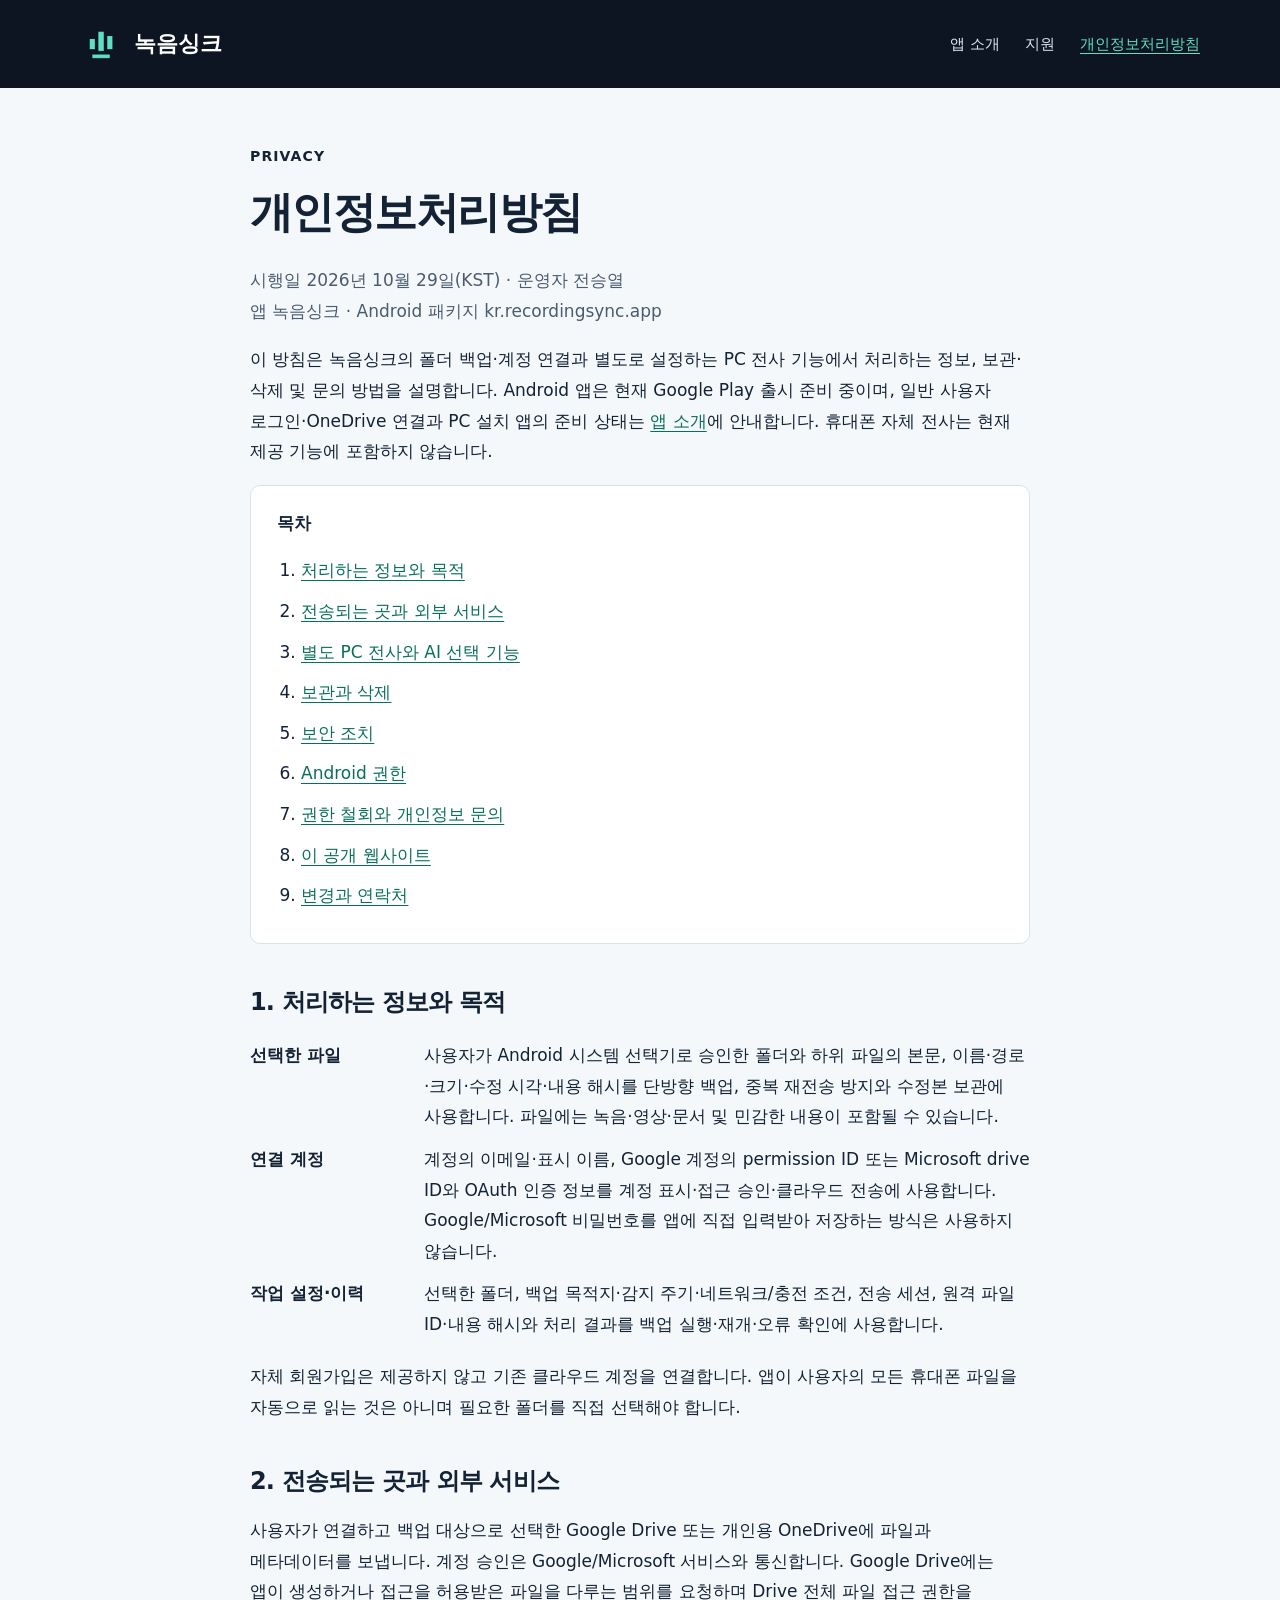
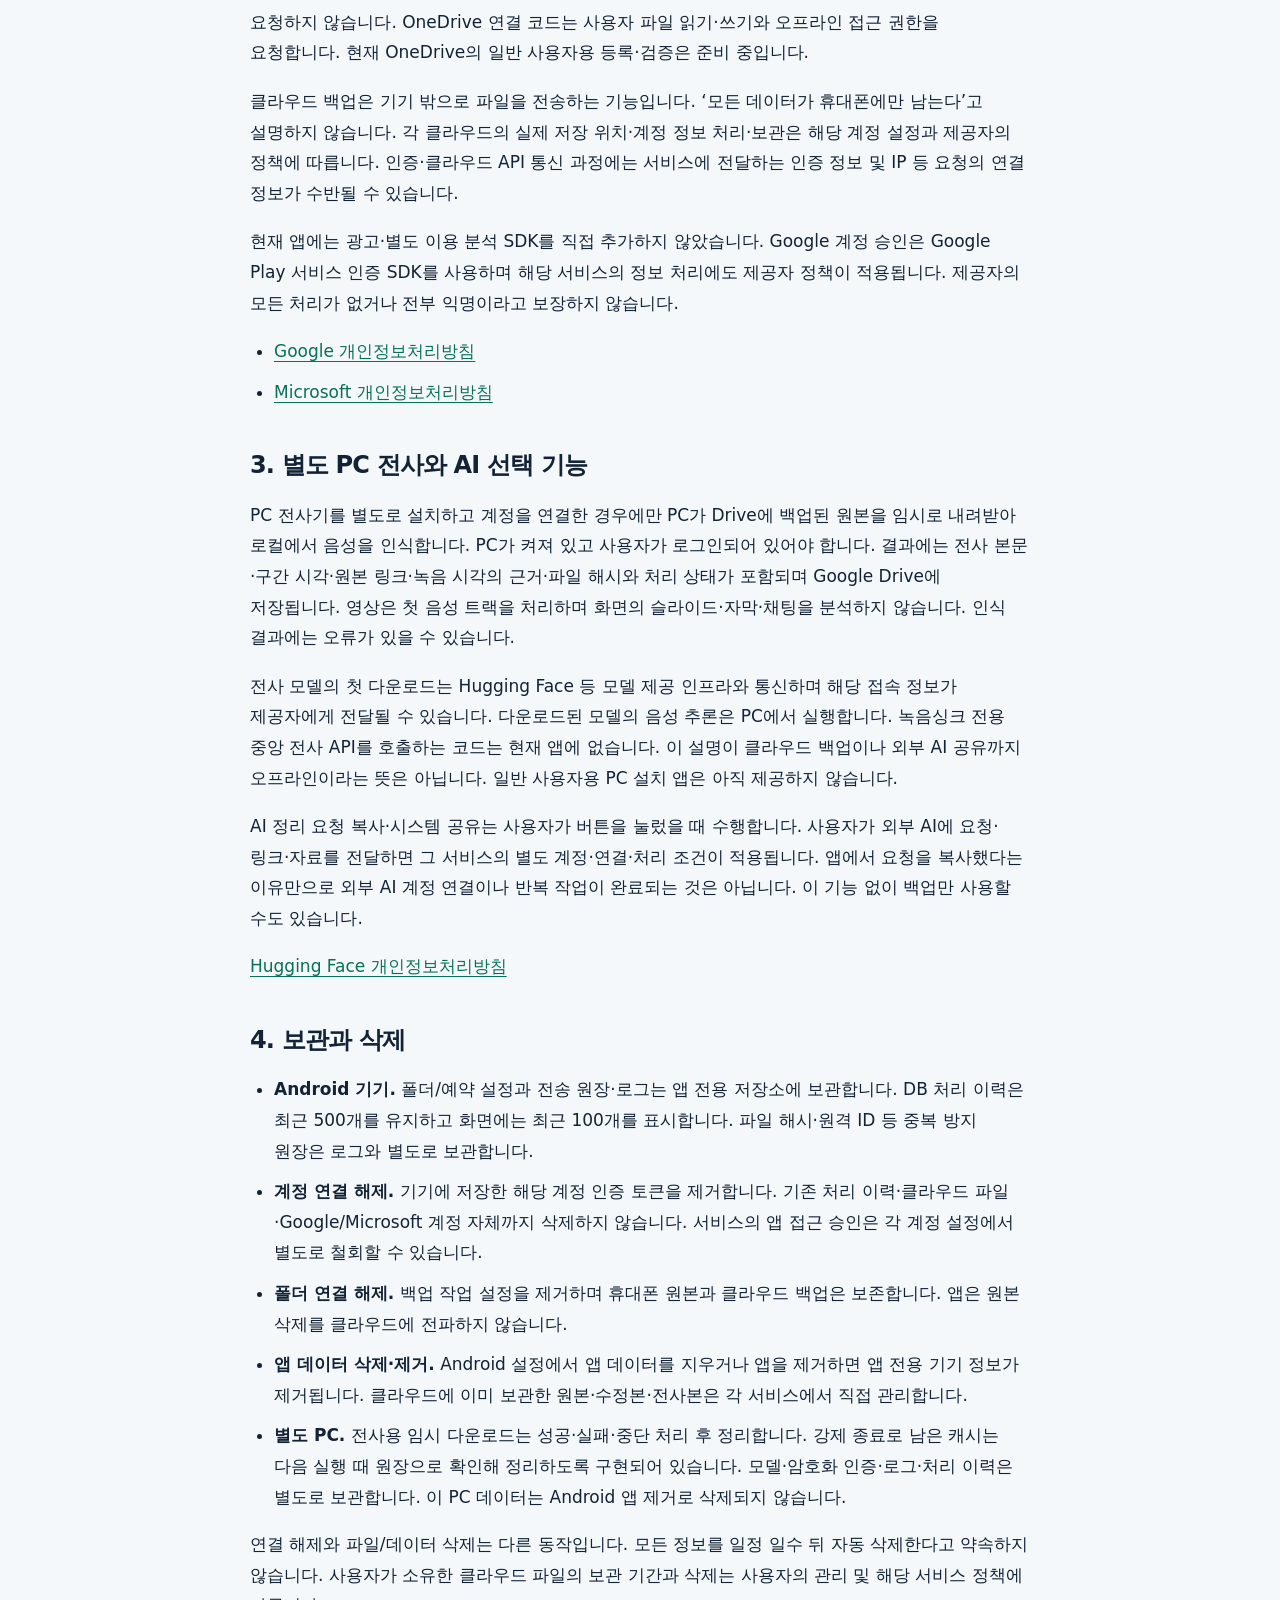
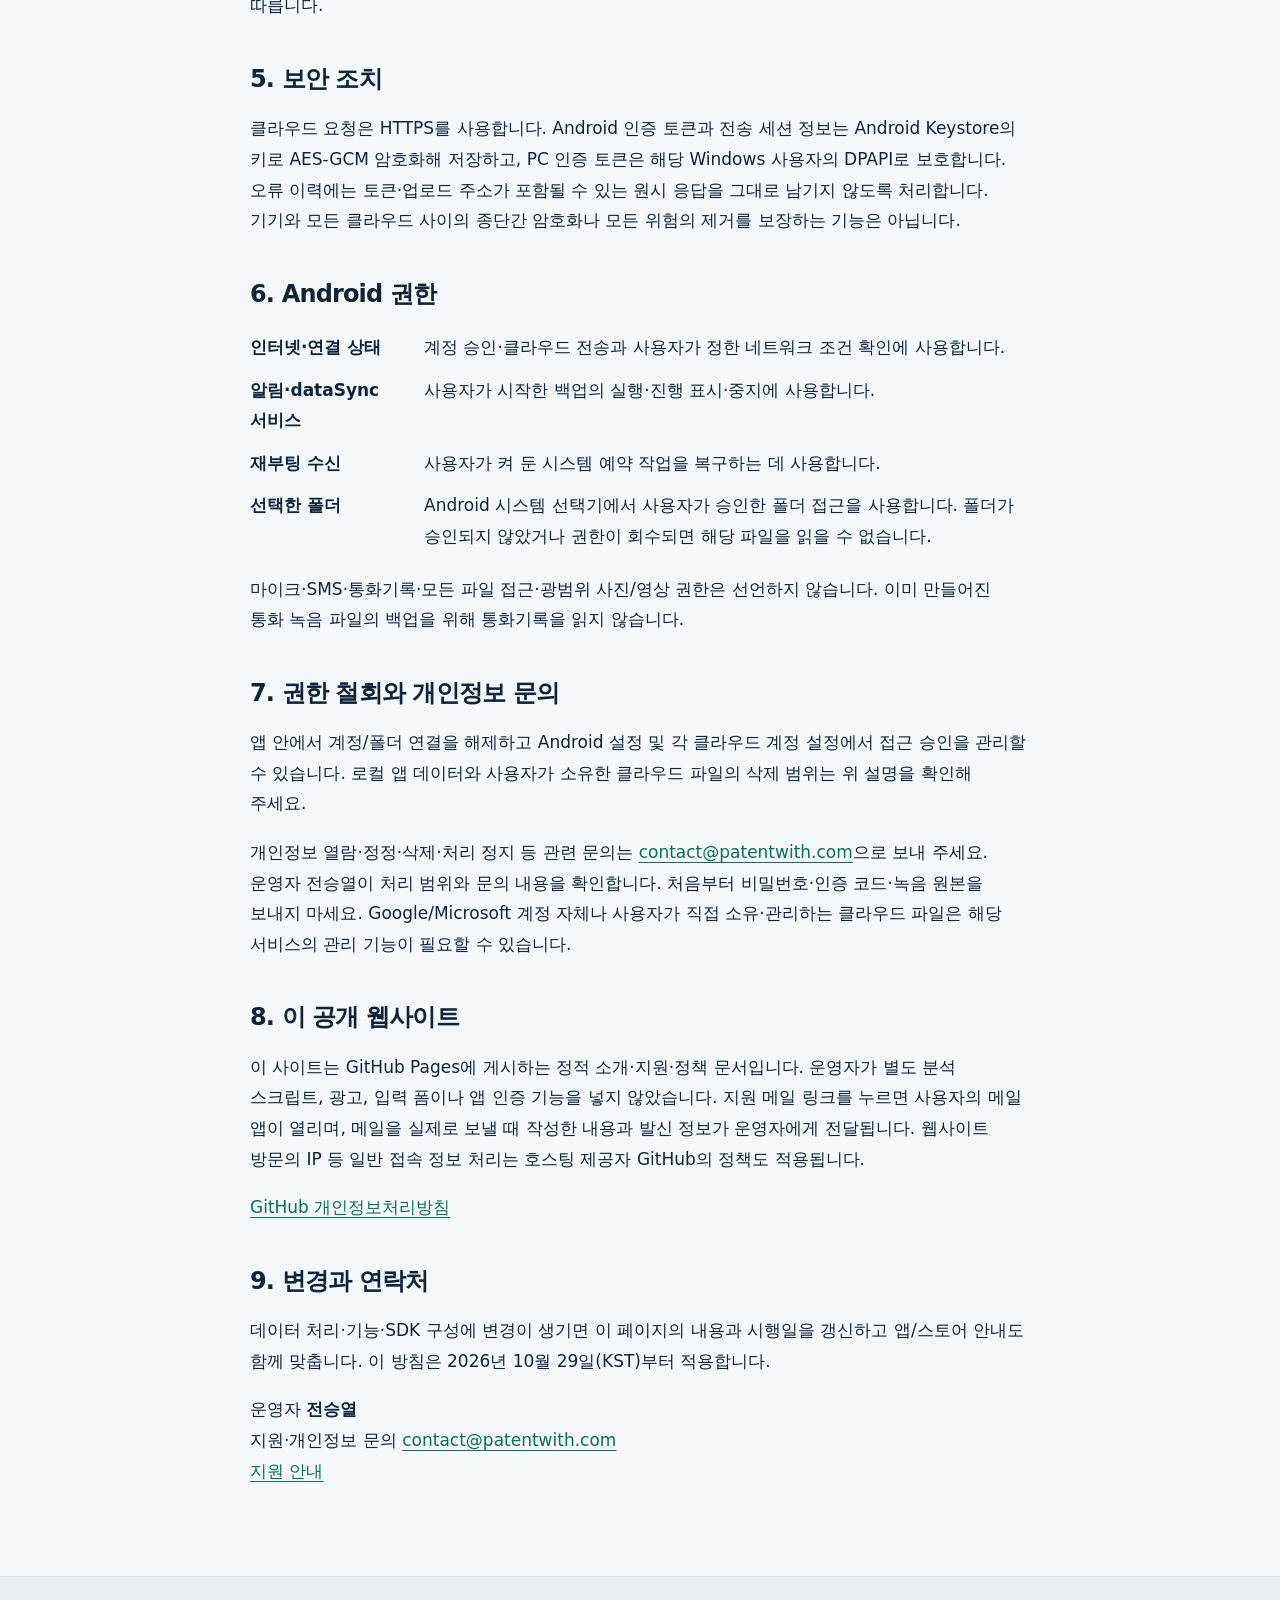
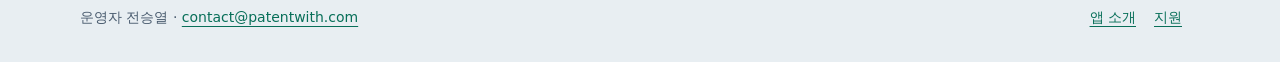
==== privacy/index.html @ 6c2ebe13 "docs: 녹음싱크 공개 소개와 개인정보처리방침" ====
<!doctype html>
<!-- 승인된 운영자 정보와 실제 앱 동작을 바탕으로 개인정보처리방침을 공개한다. -->
<html lang="ko"><head><meta charset="utf-8"><meta name="viewport" content="width=device-width,initial-scale=1"><meta name="description" content="녹음싱크의 파일 백업, 계정 연결, 선택적 PC 전사, 보관·삭제와 권한에 관한 개인정보처리방침."><title>개인정보처리방침 — 녹음싱크</title><link rel="canonical" href="https://delightflow.github.io/recording-sync/privacy/"><link rel="icon" href="../assets/icon.png"><link rel="stylesheet" href="../assets/styles.css"></head>
<body><a class="skip" href="#content">본문으로 건너뛰기</a><header><div class="wrap"><a class="brand" href="../"><img src="../assets/icon.png" alt="" width="42" height="42">녹음싱크</a><nav aria-label="주 메뉴"><a href="../">앱 소개</a><a href="../support/">지원</a><a href="./" aria-current="page">개인정보처리방침</a></nav></div></header>
<main id="content" class="wrap"><article class="reading"><div class="eyebrow">PRIVACY</div><h1>개인정보처리방침</h1><p class="meta">시행일 2026년 10월 29일(KST) · 운영자 전승열<br>앱 녹음싱크 · Android 패키지 kr.recordingsync.app</p><p>이 방침은 녹음싱크의 폴더 백업·계정 연결과 별도로 설정하는 PC 전사 기능에서 처리하는 정보, 보관·삭제 및 문의 방법을 설명합니다. Android 앱은 현재 Google Play 출시 준비 중이며, 일반 사용자 로그인·OneDrive 연결과 PC 설치 앱의 준비 상태는 <a href="../">앱 소개</a>에 안내합니다. 휴대폰 자체 전사는 현재 제공 기능에 포함하지 않습니다.</p>
<nav class="toc" aria-label="방침 목차"><strong>목차</strong><ol><li><a href="#data">처리하는 정보와 목적</a></li><li><a href="#transfers">전송되는 곳과 외부 서비스</a></li><li><a href="#pc">별도 PC 전사와 AI 선택 기능</a></li><li><a href="#retention">보관과 삭제</a></li><li><a href="#security">보안 조치</a></li><li><a href="#permissions">Android 권한</a></li><li><a href="#requests">권한 철회와 개인정보 문의</a></li><li><a href="#website">이 공개 웹사이트</a></li><li><a href="#changes">변경과 연락처</a></li></ol></nav>
<section id="data"><h2>1. 처리하는 정보와 목적</h2><dl><dt>선택한 파일</dt><dd>사용자가 Android 시스템 선택기로 승인한 폴더와 하위 파일의 본문, 이름·경로·크기·수정 시각·내용 해시를 단방향 백업, 중복 재전송 방지와 수정본 보관에 사용합니다. 파일에는 녹음·영상·문서 및 민감한 내용이 포함될 수 있습니다.</dd><dt>연결 계정</dt><dd>계정의 이메일·표시 이름, Google 계정의 permission ID 또는 Microsoft drive ID와 OAuth 인증 정보를 계정 표시·접근 승인·클라우드 전송에 사용합니다. Google/Microsoft 비밀번호를 앱에 직접 입력받아 저장하는 방식은 사용하지 않습니다.</dd><dt>작업 설정·이력</dt><dd>선택한 폴더, 백업 목적지·감지 주기·네트워크/충전 조건, 전송 세션, 원격 파일 ID·내용 해시와 처리 결과를 백업 실행·재개·오류 확인에 사용합니다.</dd></dl><p>자체 회원가입은 제공하지 않고 기존 클라우드 계정을 연결합니다. 앱이 사용자의 모든 휴대폰 파일을 자동으로 읽는 것은 아니며 필요한 폴더를 직접 선택해야 합니다.</p></section>
<section id="transfers"><h2>2. 전송되는 곳과 외부 서비스</h2><p>사용자가 연결하고 백업 대상으로 선택한 Google Drive 또는 개인용 OneDrive에 파일과 메타데이터를 보냅니다. 계정 승인은 Google/Microsoft 서비스와 통신합니다. Google Drive에는 앱이 생성하거나 접근을 허용받은 파일을 다루는 범위를 요청하며 Drive 전체 파일 접근 권한을 요청하지 않습니다. OneDrive 연결 코드는 사용자 파일 읽기·쓰기와 오프라인 접근 권한을 요청합니다. 현재 OneDrive의 일반 사용자용 등록·검증은 준비 중입니다.</p><p>클라우드 백업은 기기 밖으로 파일을 전송하는 기능입니다. ‘모든 데이터가 휴대폰에만 남는다’고 설명하지 않습니다. 각 클라우드의 실제 저장 위치·계정 정보 처리·보관은 해당 계정 설정과 제공자의 정책에 따릅니다. 인증·클라우드 API 통신 과정에는 서비스에 전달하는 인증 정보 및 IP 등 요청의 연결 정보가 수반될 수 있습니다.</p><p>현재 앱에는 광고·별도 이용 분석 SDK를 직접 추가하지 않았습니다. Google 계정 승인은 Google Play 서비스 인증 SDK를 사용하며 해당 서비스의 정보 처리에도 제공자 정책이 적용됩니다. 제공자의 모든 처리가 없거나 전부 익명이라고 보장하지 않습니다.</p><ul><li><a href="https://policies.google.com/privacy">Google 개인정보처리방침</a></li><li><a href="https://privacy.microsoft.com/privacystatement">Microsoft 개인정보처리방침</a></li></ul></section>
<section id="pc"><h2>3. 별도 PC 전사와 AI 선택 기능</h2><p>PC 전사기를 별도로 설치하고 계정을 연결한 경우에만 PC가 Drive에 백업된 원본을 임시로 내려받아 로컬에서 음성을 인식합니다. PC가 켜져 있고 사용자가 로그인되어 있어야 합니다. 결과에는 전사 본문·구간 시각·원본 링크·녹음 시각의 근거·파일 해시와 처리 상태가 포함되며 Google Drive에 저장됩니다. 영상은 첫 음성 트랙을 처리하며 화면의 슬라이드·자막·채팅을 분석하지 않습니다. 인식 결과에는 오류가 있을 수 있습니다.</p><p>전사 모델의 첫 다운로드는 Hugging Face 등 모델 제공 인프라와 통신하며 해당 접속 정보가 제공자에게 전달될 수 있습니다. 다운로드된 모델의 음성 추론은 PC에서 실행합니다. 녹음싱크 전용 중앙 전사 API를 호출하는 코드는 현재 앱에 없습니다. 이 설명이 클라우드 백업이나 외부 AI 공유까지 오프라인이라는 뜻은 아닙니다. 일반 사용자용 PC 설치 앱은 아직 제공하지 않습니다.</p><p>AI 정리 요청 복사·시스템 공유는 사용자가 버튼을 눌렀을 때 수행합니다. 사용자가 외부 AI에 요청·링크·자료를 전달하면 그 서비스의 별도 계정·연결·처리 조건이 적용됩니다. 앱에서 요청을 복사했다는 이유만으로 외부 AI 계정 연결이나 반복 작업이 완료되는 것은 아닙니다. 이 기능 없이 백업만 사용할 수도 있습니다.</p><p><a href="https://huggingface.co/privacy">Hugging Face 개인정보처리방침</a></p></section>
<section id="retention"><h2>4. 보관과 삭제</h2><ul><li><strong>Android 기기.</strong> 폴더/예약 설정과 전송 원장·로그는 앱 전용 저장소에 보관합니다. DB 처리 이력은 최근 500개를 유지하고 화면에는 최근 100개를 표시합니다. 파일 해시·원격 ID 등 중복 방지 원장은 로그와 별도로 보관합니다.</li><li><strong>계정 연결 해제.</strong> 기기에 저장한 해당 계정 인증 토큰을 제거합니다. 기존 처리 이력·클라우드 파일·Google/Microsoft 계정 자체까지 삭제하지 않습니다. 서비스의 앱 접근 승인은 각 계정 설정에서 별도로 철회할 수 있습니다.</li><li><strong>폴더 연결 해제.</strong> 백업 작업 설정을 제거하며 휴대폰 원본과 클라우드 백업은 보존합니다. 앱은 원본 삭제를 클라우드에 전파하지 않습니다.</li><li><strong>앱 데이터 삭제·제거.</strong> Android 설정에서 앱 데이터를 지우거나 앱을 제거하면 앱 전용 기기 정보가 제거됩니다. 클라우드에 이미 보관한 원본·수정본·전사본은 각 서비스에서 직접 관리합니다.</li><li><strong>별도 PC.</strong> 전사용 임시 다운로드는 성공·실패·중단 처리 후 정리합니다. 강제 종료로 남은 캐시는 다음 실행 때 원장으로 확인해 정리하도록 구현되어 있습니다. 모델·암호화 인증·로그·처리 이력은 별도로 보관합니다. 이 PC 데이터는 Android 앱 제거로 삭제되지 않습니다.</li></ul><p>연결 해제와 파일/데이터 삭제는 다른 동작입니다. 모든 정보를 일정 일수 뒤 자동 삭제한다고 약속하지 않습니다. 사용자가 소유한 클라우드 파일의 보관 기간과 삭제는 사용자의 관리 및 해당 서비스 정책에 따릅니다.</p></section>
<section id="security"><h2>5. 보안 조치</h2><p>클라우드 요청은 HTTPS를 사용합니다. Android 인증 토큰과 전송 세션 정보는 Android Keystore의 키로 AES-GCM 암호화해 저장하고, PC 인증 토큰은 해당 Windows 사용자의 DPAPI로 보호합니다. 오류 이력에는 토큰·업로드 주소가 포함될 수 있는 원시 응답을 그대로 남기지 않도록 처리합니다. 기기와 모든 클라우드 사이의 종단간 암호화나 모든 위험의 제거를 보장하는 기능은 아닙니다.</p></section>
<section id="permissions"><h2>6. Android 권한</h2><dl><dt>인터넷·연결 상태</dt><dd>계정 승인·클라우드 전송과 사용자가 정한 네트워크 조건 확인에 사용합니다.</dd><dt>알림·dataSync 서비스</dt><dd>사용자가 시작한 백업의 실행·진행 표시·중지에 사용합니다.</dd><dt>재부팅 수신</dt><dd>사용자가 켜 둔 시스템 예약 작업을 복구하는 데 사용합니다.</dd><dt>선택한 폴더</dt><dd>Android 시스템 선택기에서 사용자가 승인한 폴더 접근을 사용합니다. 폴더가 승인되지 않았거나 권한이 회수되면 해당 파일을 읽을 수 없습니다.</dd></dl><p>마이크·SMS·통화기록·모든 파일 접근·광범위 사진/영상 권한은 선언하지 않습니다. 이미 만들어진 통화 녹음 파일의 백업을 위해 통화기록을 읽지 않습니다.</p></section>
<section id="requests"><h2>7. 권한 철회와 개인정보 문의</h2><p>앱 안에서 계정/폴더 연결을 해제하고 Android 설정 및 각 클라우드 계정 설정에서 접근 승인을 관리할 수 있습니다. 로컬 앱 데이터와 사용자가 소유한 클라우드 파일의 삭제 범위는 위 설명을 확인해 주세요.</p><p>개인정보 열람·정정·삭제·처리 정지 등 관련 문의는 <a href="mailto:contact@patentwith.com">contact@patentwith.com</a>으로 보내 주세요. 운영자 전승열이 처리 범위와 문의 내용을 확인합니다. 처음부터 비밀번호·인증 코드·녹음 원본을 보내지 마세요. Google/Microsoft 계정 자체나 사용자가 직접 소유·관리하는 클라우드 파일은 해당 서비스의 관리 기능이 필요할 수 있습니다.</p></section>
<section id="website"><h2>8. 이 공개 웹사이트</h2><p>이 사이트는 GitHub Pages에 게시하는 정적 소개·지원·정책 문서입니다. 운영자가 별도 분석 스크립트, 광고, 입력 폼이나 앱 인증 기능을 넣지 않았습니다. 지원 메일 링크를 누르면 사용자의 메일 앱이 열리며, 메일을 실제로 보낼 때 작성한 내용과 발신 정보가 운영자에게 전달됩니다. 웹사이트 방문의 IP 등 일반 접속 정보 처리는 호스팅 제공자 GitHub의 정책도 적용됩니다.</p><p><a href="https://docs.github.com/en/site-policy/privacy-policies/github-general-privacy-statement">GitHub 개인정보처리방침</a></p></section>
<section id="changes"><h2>9. 변경과 연락처</h2><p>데이터 처리·기능·SDK 구성에 변경이 생기면 이 페이지의 내용과 시행일을 갱신하고 앱/스토어 안내도 함께 맞춥니다. 이 방침은 2026년 10월 29일(KST)부터 적용합니다.</p><p>운영자 <strong>전승열</strong><br>지원·개인정보 문의 <a href="mailto:contact@patentwith.com">contact@patentwith.com</a><br><a href="../support/">지원 안내</a></p></section></article></main>
<footer><div class="wrap"><p>운영자 전승열 · <a href="mailto:contact@patentwith.com">contact@patentwith.com</a></p><div><a href="../">앱 소개</a><a href="../support/">지원</a></div></div></footer></body></html>
---- assets/styles.css ----
/* 녹음싱크 공개 안내를 작은 화면에서도 읽기 쉽게 표시한다. */
:root{color-scheme:light;--ink:#132235;--muted:#4a5c6f;--line:#d8e3e9;--paper:#f5f8fa;--mint:#5fe0c2;--navy:#0d1522;--link:#086f59}
*{box-sizing:border-box}html{scroll-behavior:smooth;scroll-padding-top:24px}body{margin:0;background:var(--paper);color:var(--ink);font:17px/1.8 system-ui,-apple-system,"Segoe UI","Malgun Gothic",sans-serif;word-break:keep-all;overflow-wrap:anywhere}a{color:var(--link);text-underline-offset:4px}a:hover{text-decoration-thickness:2px}a:focus-visible,summary:focus-visible{outline:3px solid #157cdb;outline-offset:5px}.skip{position:absolute;left:16px;top:-80px;padding:10px;background:white;z-index:2}.skip:focus{top:12px}.wrap{width:min(1120px,calc(100% - 48px));margin:auto}header{background:var(--navy);color:white}header .wrap{display:flex;align-items:center;justify-content:space-between;gap:24px;min-height:88px}.brand{display:flex;gap:12px;align-items:center;color:white;text-decoration:none;font-weight:750;font-size:22px;white-space:nowrap}.brand img{width:42px;height:42px}header nav{display:flex;gap:25px;flex-wrap:wrap}header nav a{color:#dce7ee;font-size:15px;text-decoration:none}header nav a[aria-current=page]{color:var(--mint);text-decoration:underline}main{padding:56px 0 72px}.hero{background:var(--navy);color:white;padding:52px 0 64px}.hero .eyebrow{color:var(--mint)}h1,h2,h3{line-height:1.35;letter-spacing:-.035em}h1{font-size:clamp(32px,5vw,57px);margin:14px 0 24px;max-width:760px}h2{font-size:28px;margin:42px 0 18px}h3{font-size:21px;margin:0 0 12px}p{margin:0 0 18px}.hero p{max-width:680px;color:#c7d6e1;font-size:19px}.eyebrow{font-size:14px;font-weight:750;letter-spacing:.08em}.status{display:inline-block;border:1px solid #50606e;border-radius:7px;padding:4px 12px;font-size:14px;margin-top:6px}.actions{display:flex;gap:12px;flex-wrap:wrap;margin-top:28px}.button{display:inline-flex;padding:11px 20px;border-radius:8px;background:var(--mint);color:var(--navy);font-weight:750;text-decoration:none}.button.secondary{background:transparent;color:white;border:1px solid #647583}.grid{display:grid;grid-template-columns:repeat(3,minmax(0,1fr));gap:20px}.card{background:white;padding:26px;border:1px solid var(--line);border-radius:12px}.card p:last-child{margin-bottom:0}.muted,.meta{color:var(--muted)}.notice{padding:22px 26px;background:#e8f5f0;border-left:4px solid #15896d;border-radius:0 8px 8px 0}.reading{max-width:780px;margin:auto}.reading h1{font-size:clamp(30px,5vw,43px)}.reading section{margin-top:34px}.reading h2{font-size:24px}.reading ul,.reading ol{padding-left:24px}.reading li{margin:10px 0}.toc{padding:22px 26px;background:white;border:1px solid var(--line);border-radius:10px}.toc ol{margin-bottom:0}dl{display:grid;grid-template-columns:150px minmax(0,1fr);gap:12px 24px;margin:22px 0}dt{font-weight:750}dd{margin:0}details{border-bottom:1px solid var(--line);padding:20px 0}summary{cursor:pointer;font-weight:700;font-size:18px}details p{margin:16px 0 0}.contact{font-size:clamp(20px,4vw,29px);font-weight:700}footer{background:#e8eef2;border-top:1px solid var(--line);padding:28px 0 32px;font-size:14px;color:var(--muted)}footer .wrap{display:flex;justify-content:space-between;gap:18px;flex-wrap:wrap}footer p{margin:0}footer a{margin-right:18px}.spaced{margin-top:28px}.small{font-size:14px}
@media(max-width:720px){.wrap{width:calc(100% - 36px)}header .wrap{align-items:flex-start;flex-direction:column;gap:12px;padding:20px 0}header nav{gap:22px}.hero{padding:34px 0 46px}.hero p{font-size:17px}.grid{grid-template-columns:1fr}main{padding:32px 0 48px}.card{padding:22px}h2{font-size:25px}dl{grid-template-columns:1fr;gap:4px}dd{margin-bottom:14px}.notice,.toc{padding:18px 20px}.reading ul,.reading ol{padding-left:21px}}
@media(prefers-reduced-motion:reduce){html{scroll-behavior:auto}}
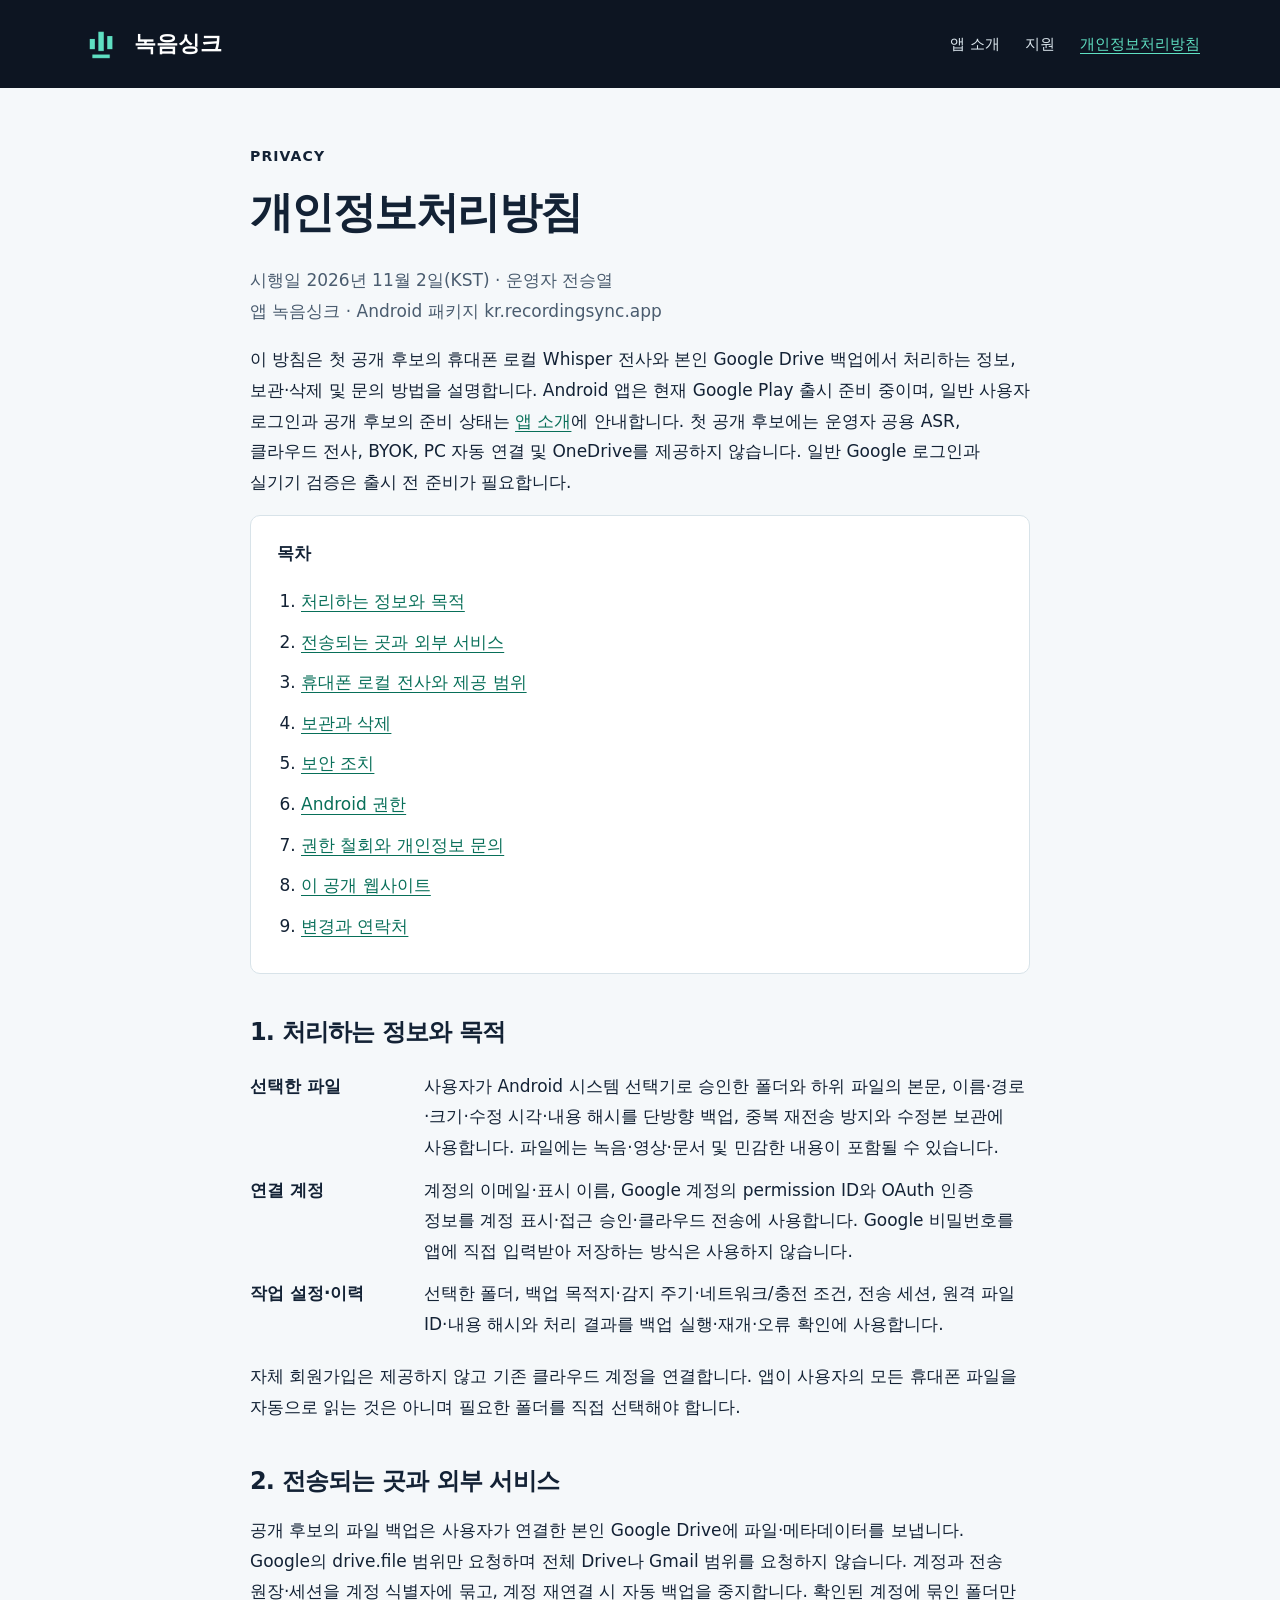
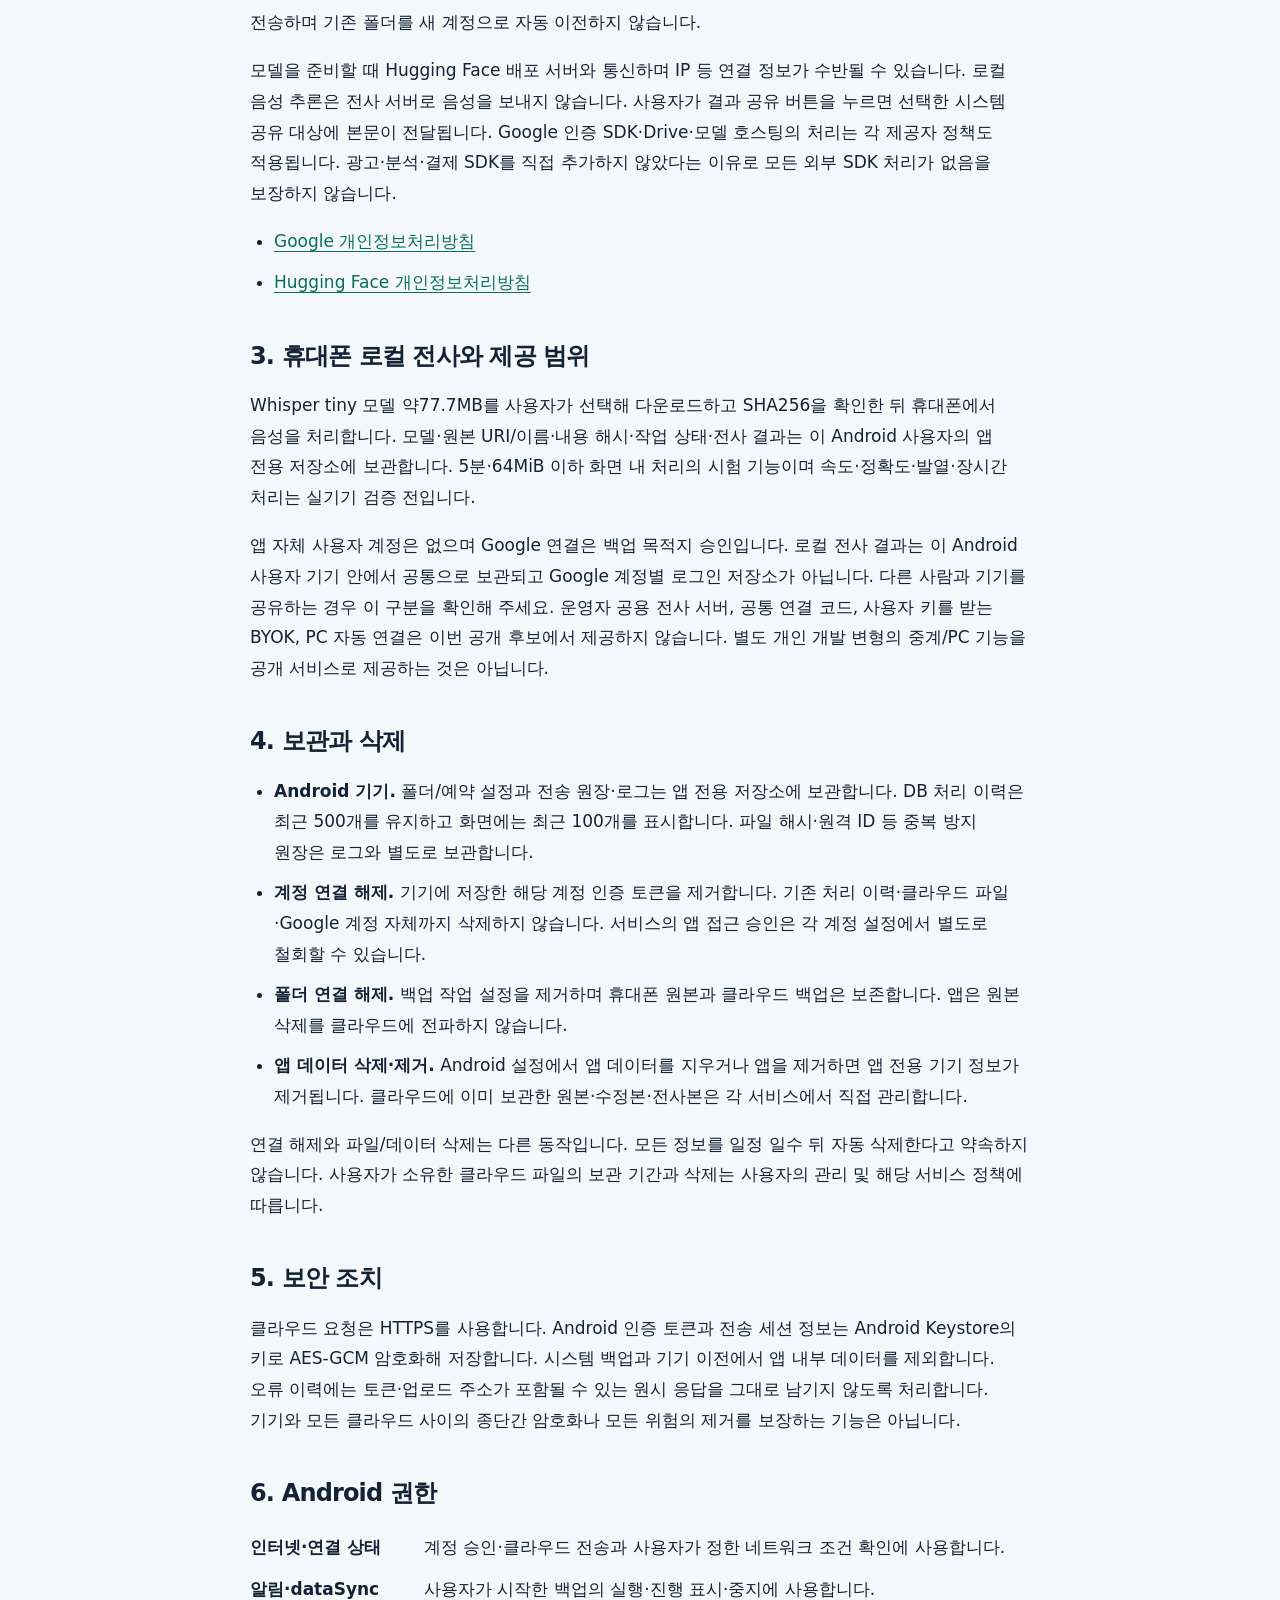
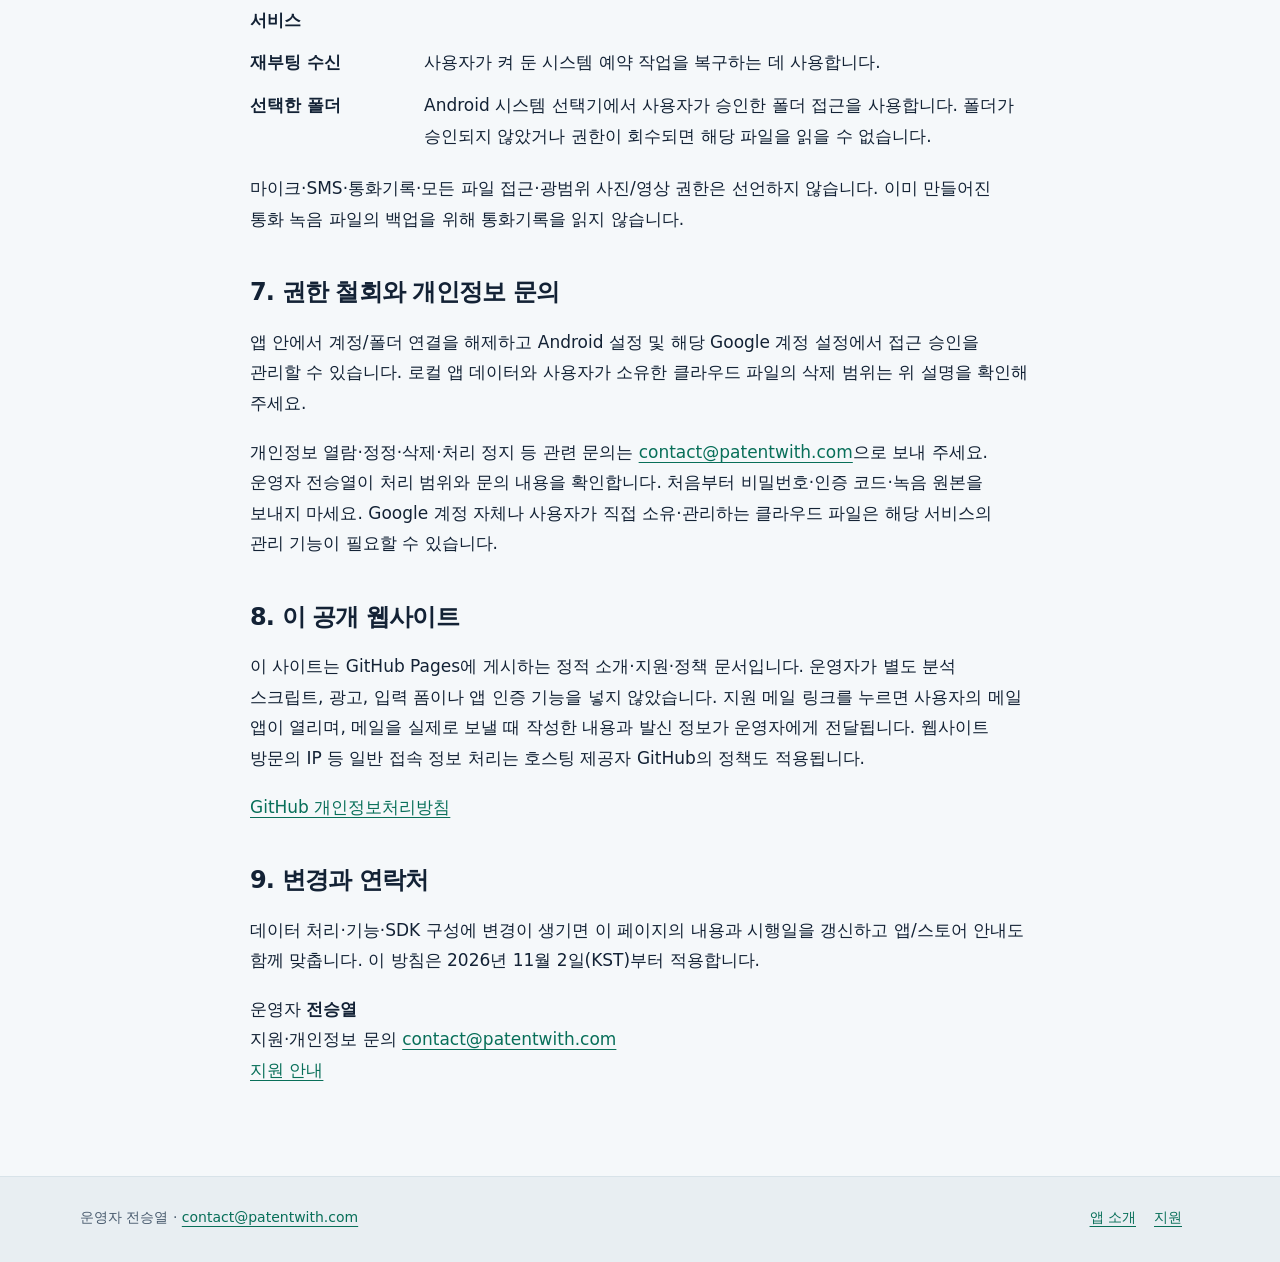
==== commit 0812d67d: "Describe public local Whisper and own-Drive release candidate" ====
--- a/privacy/index.html
+++ b/privacy/index.html
@@ -1,16 +1,16 @@
 <!doctype html>
 <!-- 승인된 운영자 정보와 실제 앱 동작을 바탕으로 개인정보처리방침을 공개한다. -->
-<html lang="ko"><head><meta charset="utf-8"><meta name="viewport" content="width=device-width,initial-scale=1"><meta name="description" content="녹음싱크의 파일 백업, 계정 연결, 선택적 PC 전사, 보관·삭제와 권한에 관한 개인정보처리방침."><title>개인정보처리방침 — 녹음싱크</title><link rel="canonical" href="https://delightflow.github.io/recording-sync/privacy/"><link rel="icon" href="../assets/icon.png"><link rel="stylesheet" href="../assets/styles.css"></head>
+<html lang="ko"><head><meta charset="utf-8"><meta name="viewport" content="width=device-width,initial-scale=1"><meta name="description" content="녹음싱크의 파일 백업, Google 계정 연결, 휴대폰 로컬 전사, 보관·삭제와 권한에 관한 개인정보처리방침."><title>개인정보처리방침 — 녹음싱크</title><link rel="canonical" href="https://delightflow.github.io/recording-sync/privacy/"><link rel="icon" href="../assets/icon.png"><link rel="stylesheet" href="../assets/styles.css"></head>
 <body><a class="skip" href="#content">본문으로 건너뛰기</a><header><div class="wrap"><a class="brand" href="../"><img src="../assets/icon.png" alt="" width="42" height="42">녹음싱크</a><nav aria-label="주 메뉴"><a href="../">앱 소개</a><a href="../support/">지원</a><a href="./" aria-current="page">개인정보처리방침</a></nav></div></header>
-<main id="content" class="wrap"><article class="reading"><div class="eyebrow">PRIVACY</div><h1>개인정보처리방침</h1><p class="meta">시행일 2026년 10월 29일(KST) · 운영자 전승열<br>앱 녹음싱크 · Android 패키지 kr.recordingsync.app</p><p>이 방침은 녹음싱크의 폴더 백업·계정 연결과 별도로 설정하는 PC 전사 기능에서 처리하는 정보, 보관·삭제 및 문의 방법을 설명합니다. Android 앱은 현재 Google Play 출시 준비 중이며, 일반 사용자 로그인·OneDrive 연결과 PC 설치 앱의 준비 상태는 <a href="../">앱 소개</a>에 안내합니다. 휴대폰 자체 전사는 현재 제공 기능에 포함하지 않습니다.</p>
-<nav class="toc" aria-label="방침 목차"><strong>목차</strong><ol><li><a href="#data">처리하는 정보와 목적</a></li><li><a href="#transfers">전송되는 곳과 외부 서비스</a></li><li><a href="#pc">별도 PC 전사와 AI 선택 기능</a></li><li><a href="#retention">보관과 삭제</a></li><li><a href="#security">보안 조치</a></li><li><a href="#permissions">Android 권한</a></li><li><a href="#requests">권한 철회와 개인정보 문의</a></li><li><a href="#website">이 공개 웹사이트</a></li><li><a href="#changes">변경과 연락처</a></li></ol></nav>
-<section id="data"><h2>1. 처리하는 정보와 목적</h2><dl><dt>선택한 파일</dt><dd>사용자가 Android 시스템 선택기로 승인한 폴더와 하위 파일의 본문, 이름·경로·크기·수정 시각·내용 해시를 단방향 백업, 중복 재전송 방지와 수정본 보관에 사용합니다. 파일에는 녹음·영상·문서 및 민감한 내용이 포함될 수 있습니다.</dd><dt>연결 계정</dt><dd>계정의 이메일·표시 이름, Google 계정의 permission ID 또는 Microsoft drive ID와 OAuth 인증 정보를 계정 표시·접근 승인·클라우드 전송에 사용합니다. Google/Microsoft 비밀번호를 앱에 직접 입력받아 저장하는 방식은 사용하지 않습니다.</dd><dt>작업 설정·이력</dt><dd>선택한 폴더, 백업 목적지·감지 주기·네트워크/충전 조건, 전송 세션, 원격 파일 ID·내용 해시와 처리 결과를 백업 실행·재개·오류 확인에 사용합니다.</dd></dl><p>자체 회원가입은 제공하지 않고 기존 클라우드 계정을 연결합니다. 앱이 사용자의 모든 휴대폰 파일을 자동으로 읽는 것은 아니며 필요한 폴더를 직접 선택해야 합니다.</p></section>
-<section id="transfers"><h2>2. 전송되는 곳과 외부 서비스</h2><p>사용자가 연결하고 백업 대상으로 선택한 Google Drive 또는 개인용 OneDrive에 파일과 메타데이터를 보냅니다. 계정 승인은 Google/Microsoft 서비스와 통신합니다. Google Drive에는 앱이 생성하거나 접근을 허용받은 파일을 다루는 범위를 요청하며 Drive 전체 파일 접근 권한을 요청하지 않습니다. OneDrive 연결 코드는 사용자 파일 읽기·쓰기와 오프라인 접근 권한을 요청합니다. 현재 OneDrive의 일반 사용자용 등록·검증은 준비 중입니다.</p><p>클라우드 백업은 기기 밖으로 파일을 전송하는 기능입니다. ‘모든 데이터가 휴대폰에만 남는다’고 설명하지 않습니다. 각 클라우드의 실제 저장 위치·계정 정보 처리·보관은 해당 계정 설정과 제공자의 정책에 따릅니다. 인증·클라우드 API 통신 과정에는 서비스에 전달하는 인증 정보 및 IP 등 요청의 연결 정보가 수반될 수 있습니다.</p><p>현재 앱에는 광고·별도 이용 분석 SDK를 직접 추가하지 않았습니다. Google 계정 승인은 Google Play 서비스 인증 SDK를 사용하며 해당 서비스의 정보 처리에도 제공자 정책이 적용됩니다. 제공자의 모든 처리가 없거나 전부 익명이라고 보장하지 않습니다.</p><ul><li><a href="https://policies.google.com/privacy">Google 개인정보처리방침</a></li><li><a href="https://privacy.microsoft.com/privacystatement">Microsoft 개인정보처리방침</a></li></ul></section>
-<section id="pc"><h2>3. 별도 PC 전사와 AI 선택 기능</h2><p>PC 전사기를 별도로 설치하고 계정을 연결한 경우에만 PC가 Drive에 백업된 원본을 임시로 내려받아 로컬에서 음성을 인식합니다. PC가 켜져 있고 사용자가 로그인되어 있어야 합니다. 결과에는 전사 본문·구간 시각·원본 링크·녹음 시각의 근거·파일 해시와 처리 상태가 포함되며 Google Drive에 저장됩니다. 영상은 첫 음성 트랙을 처리하며 화면의 슬라이드·자막·채팅을 분석하지 않습니다. 인식 결과에는 오류가 있을 수 있습니다.</p><p>전사 모델의 첫 다운로드는 Hugging Face 등 모델 제공 인프라와 통신하며 해당 접속 정보가 제공자에게 전달될 수 있습니다. 다운로드된 모델의 음성 추론은 PC에서 실행합니다. 녹음싱크 전용 중앙 전사 API를 호출하는 코드는 현재 앱에 없습니다. 이 설명이 클라우드 백업이나 외부 AI 공유까지 오프라인이라는 뜻은 아닙니다. 일반 사용자용 PC 설치 앱은 아직 제공하지 않습니다.</p><p>AI 정리 요청 복사·시스템 공유는 사용자가 버튼을 눌렀을 때 수행합니다. 사용자가 외부 AI에 요청·링크·자료를 전달하면 그 서비스의 별도 계정·연결·처리 조건이 적용됩니다. 앱에서 요청을 복사했다는 이유만으로 외부 AI 계정 연결이나 반복 작업이 완료되는 것은 아닙니다. 이 기능 없이 백업만 사용할 수도 있습니다.</p><p><a href="https://huggingface.co/privacy">Hugging Face 개인정보처리방침</a></p></section>
-<section id="retention"><h2>4. 보관과 삭제</h2><ul><li><strong>Android 기기.</strong> 폴더/예약 설정과 전송 원장·로그는 앱 전용 저장소에 보관합니다. DB 처리 이력은 최근 500개를 유지하고 화면에는 최근 100개를 표시합니다. 파일 해시·원격 ID 등 중복 방지 원장은 로그와 별도로 보관합니다.</li><li><strong>계정 연결 해제.</strong> 기기에 저장한 해당 계정 인증 토큰을 제거합니다. 기존 처리 이력·클라우드 파일·Google/Microsoft 계정 자체까지 삭제하지 않습니다. 서비스의 앱 접근 승인은 각 계정 설정에서 별도로 철회할 수 있습니다.</li><li><strong>폴더 연결 해제.</strong> 백업 작업 설정을 제거하며 휴대폰 원본과 클라우드 백업은 보존합니다. 앱은 원본 삭제를 클라우드에 전파하지 않습니다.</li><li><strong>앱 데이터 삭제·제거.</strong> Android 설정에서 앱 데이터를 지우거나 앱을 제거하면 앱 전용 기기 정보가 제거됩니다. 클라우드에 이미 보관한 원본·수정본·전사본은 각 서비스에서 직접 관리합니다.</li><li><strong>별도 PC.</strong> 전사용 임시 다운로드는 성공·실패·중단 처리 후 정리합니다. 강제 종료로 남은 캐시는 다음 실행 때 원장으로 확인해 정리하도록 구현되어 있습니다. 모델·암호화 인증·로그·처리 이력은 별도로 보관합니다. 이 PC 데이터는 Android 앱 제거로 삭제되지 않습니다.</li></ul><p>연결 해제와 파일/데이터 삭제는 다른 동작입니다. 모든 정보를 일정 일수 뒤 자동 삭제한다고 약속하지 않습니다. 사용자가 소유한 클라우드 파일의 보관 기간과 삭제는 사용자의 관리 및 해당 서비스 정책에 따릅니다.</p></section>
-<section id="security"><h2>5. 보안 조치</h2><p>클라우드 요청은 HTTPS를 사용합니다. Android 인증 토큰과 전송 세션 정보는 Android Keystore의 키로 AES-GCM 암호화해 저장하고, PC 인증 토큰은 해당 Windows 사용자의 DPAPI로 보호합니다. 오류 이력에는 토큰·업로드 주소가 포함될 수 있는 원시 응답을 그대로 남기지 않도록 처리합니다. 기기와 모든 클라우드 사이의 종단간 암호화나 모든 위험의 제거를 보장하는 기능은 아닙니다.</p></section>
+<main id="content" class="wrap"><article class="reading"><div class="eyebrow">PRIVACY</div><h1>개인정보처리방침</h1><p class="meta">시행일 2026년 11월 2일(KST) · 운영자 전승열<br>앱 녹음싱크 · Android 패키지 kr.recordingsync.app</p><p>이 방침은 첫 공개 후보의 휴대폰 로컬 Whisper 전사와 본인 Google Drive 백업에서 처리하는 정보, 보관·삭제 및 문의 방법을 설명합니다. Android 앱은 현재 Google Play 출시 준비 중이며, 일반 사용자 로그인과 공개 후보의 준비 상태는 <a href="../">앱 소개</a>에 안내합니다. 첫 공개 후보에는 운영자 공용 ASR, 클라우드 전사, BYOK, PC 자동 연결 및 OneDrive를 제공하지 않습니다. 일반 Google 로그인과 실기기 검증은 출시 전 준비가 필요합니다.</p>
+<nav class="toc" aria-label="방침 목차"><strong>목차</strong><ol><li><a href="#data">처리하는 정보와 목적</a></li><li><a href="#transfers">전송되는 곳과 외부 서비스</a></li><li><a href="#pc">휴대폰 로컬 전사와 제공 범위</a></li><li><a href="#retention">보관과 삭제</a></li><li><a href="#security">보안 조치</a></li><li><a href="#permissions">Android 권한</a></li><li><a href="#requests">권한 철회와 개인정보 문의</a></li><li><a href="#website">이 공개 웹사이트</a></li><li><a href="#changes">변경과 연락처</a></li></ol></nav>
+<section id="data"><h2>1. 처리하는 정보와 목적</h2><dl><dt>선택한 파일</dt><dd>사용자가 Android 시스템 선택기로 승인한 폴더와 하위 파일의 본문, 이름·경로·크기·수정 시각·내용 해시를 단방향 백업, 중복 재전송 방지와 수정본 보관에 사용합니다. 파일에는 녹음·영상·문서 및 민감한 내용이 포함될 수 있습니다.</dd><dt>연결 계정</dt><dd>계정의 이메일·표시 이름, Google 계정의 permission ID와 OAuth 인증 정보를 계정 표시·접근 승인·클라우드 전송에 사용합니다. Google 비밀번호를 앱에 직접 입력받아 저장하는 방식은 사용하지 않습니다.</dd><dt>작업 설정·이력</dt><dd>선택한 폴더, 백업 목적지·감지 주기·네트워크/충전 조건, 전송 세션, 원격 파일 ID·내용 해시와 처리 결과를 백업 실행·재개·오류 확인에 사용합니다.</dd></dl><p>자체 회원가입은 제공하지 않고 기존 클라우드 계정을 연결합니다. 앱이 사용자의 모든 휴대폰 파일을 자동으로 읽는 것은 아니며 필요한 폴더를 직접 선택해야 합니다.</p></section>
+<section id="transfers"><h2>2. 전송되는 곳과 외부 서비스</h2><p>공개 후보의 파일 백업은 사용자가 연결한 본인 Google Drive에 파일·메타데이터를 보냅니다. Google의 drive.file 범위만 요청하며 전체 Drive나 Gmail 범위를 요청하지 않습니다. 계정과 전송 원장·세션을 계정 식별자에 묶고, 계정 재연결 시 자동 백업을 중지합니다. 확인된 계정에 묶인 폴더만 전송하며 기존 폴더를 새 계정으로 자동 이전하지 않습니다.</p><p>모델을 준비할 때 Hugging Face 배포 서버와 통신하며 IP 등 연결 정보가 수반될 수 있습니다. 로컬 음성 추론은 전사 서버로 음성을 보내지 않습니다. 사용자가 결과 공유 버튼을 누르면 선택한 시스템 공유 대상에 본문이 전달됩니다. Google 인증 SDK·Drive·모델 호스팅의 처리는 각 제공자 정책도 적용됩니다. 광고·분석·결제 SDK를 직접 추가하지 않았다는 이유로 모든 외부 SDK 처리가 없음을 보장하지 않습니다.</p><ul><li><a href="https://policies.google.com/privacy">Google 개인정보처리방침</a></li><li><a href="https://huggingface.co/privacy">Hugging Face 개인정보처리방침</a></li></ul></section>
+<section id="pc"><h2>3. 휴대폰 로컬 전사와 제공 범위</h2><p>Whisper tiny 모델 약77.7MB를 사용자가 선택해 다운로드하고 SHA256을 확인한 뒤 휴대폰에서 음성을 처리합니다. 모델·원본 URI/이름·내용 해시·작업 상태·전사 결과는 이 Android 사용자의 앱 전용 저장소에 보관합니다. 5분·64MiB 이하 화면 내 처리의 시험 기능이며 속도·정확도·발열·장시간 처리는 실기기 검증 전입니다.</p><p>앱 자체 사용자 계정은 없으며 Google 연결은 백업 목적지 승인입니다. 로컬 전사 결과는 이 Android 사용자 기기 안에서 공통으로 보관되고 Google 계정별 로그인 저장소가 아닙니다. 다른 사람과 기기를 공유하는 경우 이 구분을 확인해 주세요. 운영자 공용 전사 서버, 공통 연결 코드, 사용자 키를 받는 BYOK, PC 자동 연결은 이번 공개 후보에서 제공하지 않습니다. 별도 개인 개발 변형의 중계/PC 기능을 공개 서비스로 제공하는 것은 아닙니다.</p></section>
+<section id="retention"><h2>4. 보관과 삭제</h2><ul><li><strong>Android 기기.</strong> 폴더/예약 설정과 전송 원장·로그는 앱 전용 저장소에 보관합니다. DB 처리 이력은 최근 500개를 유지하고 화면에는 최근 100개를 표시합니다. 파일 해시·원격 ID 등 중복 방지 원장은 로그와 별도로 보관합니다.</li><li><strong>계정 연결 해제.</strong> 기기에 저장한 해당 계정 인증 토큰을 제거합니다. 기존 처리 이력·클라우드 파일·Google 계정 자체까지 삭제하지 않습니다. 서비스의 앱 접근 승인은 각 계정 설정에서 별도로 철회할 수 있습니다.</li><li><strong>폴더 연결 해제.</strong> 백업 작업 설정을 제거하며 휴대폰 원본과 클라우드 백업은 보존합니다. 앱은 원본 삭제를 클라우드에 전파하지 않습니다.</li><li><strong>앱 데이터 삭제·제거.</strong> Android 설정에서 앱 데이터를 지우거나 앱을 제거하면 앱 전용 기기 정보가 제거됩니다. 클라우드에 이미 보관한 원본·수정본·전사본은 각 서비스에서 직접 관리합니다.</li></ul><p>연결 해제와 파일/데이터 삭제는 다른 동작입니다. 모든 정보를 일정 일수 뒤 자동 삭제한다고 약속하지 않습니다. 사용자가 소유한 클라우드 파일의 보관 기간과 삭제는 사용자의 관리 및 해당 서비스 정책에 따릅니다.</p></section>
+<section id="security"><h2>5. 보안 조치</h2><p>클라우드 요청은 HTTPS를 사용합니다. Android 인증 토큰과 전송 세션 정보는 Android Keystore의 키로 AES-GCM 암호화해 저장합니다. 시스템 백업과 기기 이전에서 앱 내부 데이터를 제외합니다. 오류 이력에는 토큰·업로드 주소가 포함될 수 있는 원시 응답을 그대로 남기지 않도록 처리합니다. 기기와 모든 클라우드 사이의 종단간 암호화나 모든 위험의 제거를 보장하는 기능은 아닙니다.</p></section>
 <section id="permissions"><h2>6. Android 권한</h2><dl><dt>인터넷·연결 상태</dt><dd>계정 승인·클라우드 전송과 사용자가 정한 네트워크 조건 확인에 사용합니다.</dd><dt>알림·dataSync 서비스</dt><dd>사용자가 시작한 백업의 실행·진행 표시·중지에 사용합니다.</dd><dt>재부팅 수신</dt><dd>사용자가 켜 둔 시스템 예약 작업을 복구하는 데 사용합니다.</dd><dt>선택한 폴더</dt><dd>Android 시스템 선택기에서 사용자가 승인한 폴더 접근을 사용합니다. 폴더가 승인되지 않았거나 권한이 회수되면 해당 파일을 읽을 수 없습니다.</dd></dl><p>마이크·SMS·통화기록·모든 파일 접근·광범위 사진/영상 권한은 선언하지 않습니다. 이미 만들어진 통화 녹음 파일의 백업을 위해 통화기록을 읽지 않습니다.</p></section>
-<section id="requests"><h2>7. 권한 철회와 개인정보 문의</h2><p>앱 안에서 계정/폴더 연결을 해제하고 Android 설정 및 각 클라우드 계정 설정에서 접근 승인을 관리할 수 있습니다. 로컬 앱 데이터와 사용자가 소유한 클라우드 파일의 삭제 범위는 위 설명을 확인해 주세요.</p><p>개인정보 열람·정정·삭제·처리 정지 등 관련 문의는 <a href="mailto:contact@patentwith.com">contact@patentwith.com</a>으로 보내 주세요. 운영자 전승열이 처리 범위와 문의 내용을 확인합니다. 처음부터 비밀번호·인증 코드·녹음 원본을 보내지 마세요. Google/Microsoft 계정 자체나 사용자가 직접 소유·관리하는 클라우드 파일은 해당 서비스의 관리 기능이 필요할 수 있습니다.</p></section>
+<section id="requests"><h2>7. 권한 철회와 개인정보 문의</h2><p>앱 안에서 계정/폴더 연결을 해제하고 Android 설정 및 해당 Google 계정 설정에서 접근 승인을 관리할 수 있습니다. 로컬 앱 데이터와 사용자가 소유한 클라우드 파일의 삭제 범위는 위 설명을 확인해 주세요.</p><p>개인정보 열람·정정·삭제·처리 정지 등 관련 문의는 <a href="mailto:contact@patentwith.com">contact@patentwith.com</a>으로 보내 주세요. 운영자 전승열이 처리 범위와 문의 내용을 확인합니다. 처음부터 비밀번호·인증 코드·녹음 원본을 보내지 마세요. Google 계정 자체나 사용자가 직접 소유·관리하는 클라우드 파일은 해당 서비스의 관리 기능이 필요할 수 있습니다.</p></section>
 <section id="website"><h2>8. 이 공개 웹사이트</h2><p>이 사이트는 GitHub Pages에 게시하는 정적 소개·지원·정책 문서입니다. 운영자가 별도 분석 스크립트, 광고, 입력 폼이나 앱 인증 기능을 넣지 않았습니다. 지원 메일 링크를 누르면 사용자의 메일 앱이 열리며, 메일을 실제로 보낼 때 작성한 내용과 발신 정보가 운영자에게 전달됩니다. 웹사이트 방문의 IP 등 일반 접속 정보 처리는 호스팅 제공자 GitHub의 정책도 적용됩니다.</p><p><a href="https://docs.github.com/en/site-policy/privacy-policies/github-general-privacy-statement">GitHub 개인정보처리방침</a></p></section>
-<section id="changes"><h2>9. 변경과 연락처</h2><p>데이터 처리·기능·SDK 구성에 변경이 생기면 이 페이지의 내용과 시행일을 갱신하고 앱/스토어 안내도 함께 맞춥니다. 이 방침은 2026년 10월 29일(KST)부터 적용합니다.</p><p>운영자 <strong>전승열</strong><br>지원·개인정보 문의 <a href="mailto:contact@patentwith.com">contact@patentwith.com</a><br><a href="../support/">지원 안내</a></p></section></article></main>
+<section id="changes"><h2>9. 변경과 연락처</h2><p>데이터 처리·기능·SDK 구성에 변경이 생기면 이 페이지의 내용과 시행일을 갱신하고 앱/스토어 안내도 함께 맞춥니다. 이 방침은 2026년 11월 2일(KST)부터 적용합니다.</p><p>운영자 <strong>전승열</strong><br>지원·개인정보 문의 <a href="mailto:contact@patentwith.com">contact@patentwith.com</a><br><a href="../support/">지원 안내</a></p></section></article></main>
 <footer><div class="wrap"><p>운영자 전승열 · <a href="mailto:contact@patentwith.com">contact@patentwith.com</a></p><div><a href="../">앱 소개</a><a href="../support/">지원</a></div></div></footer></body></html>
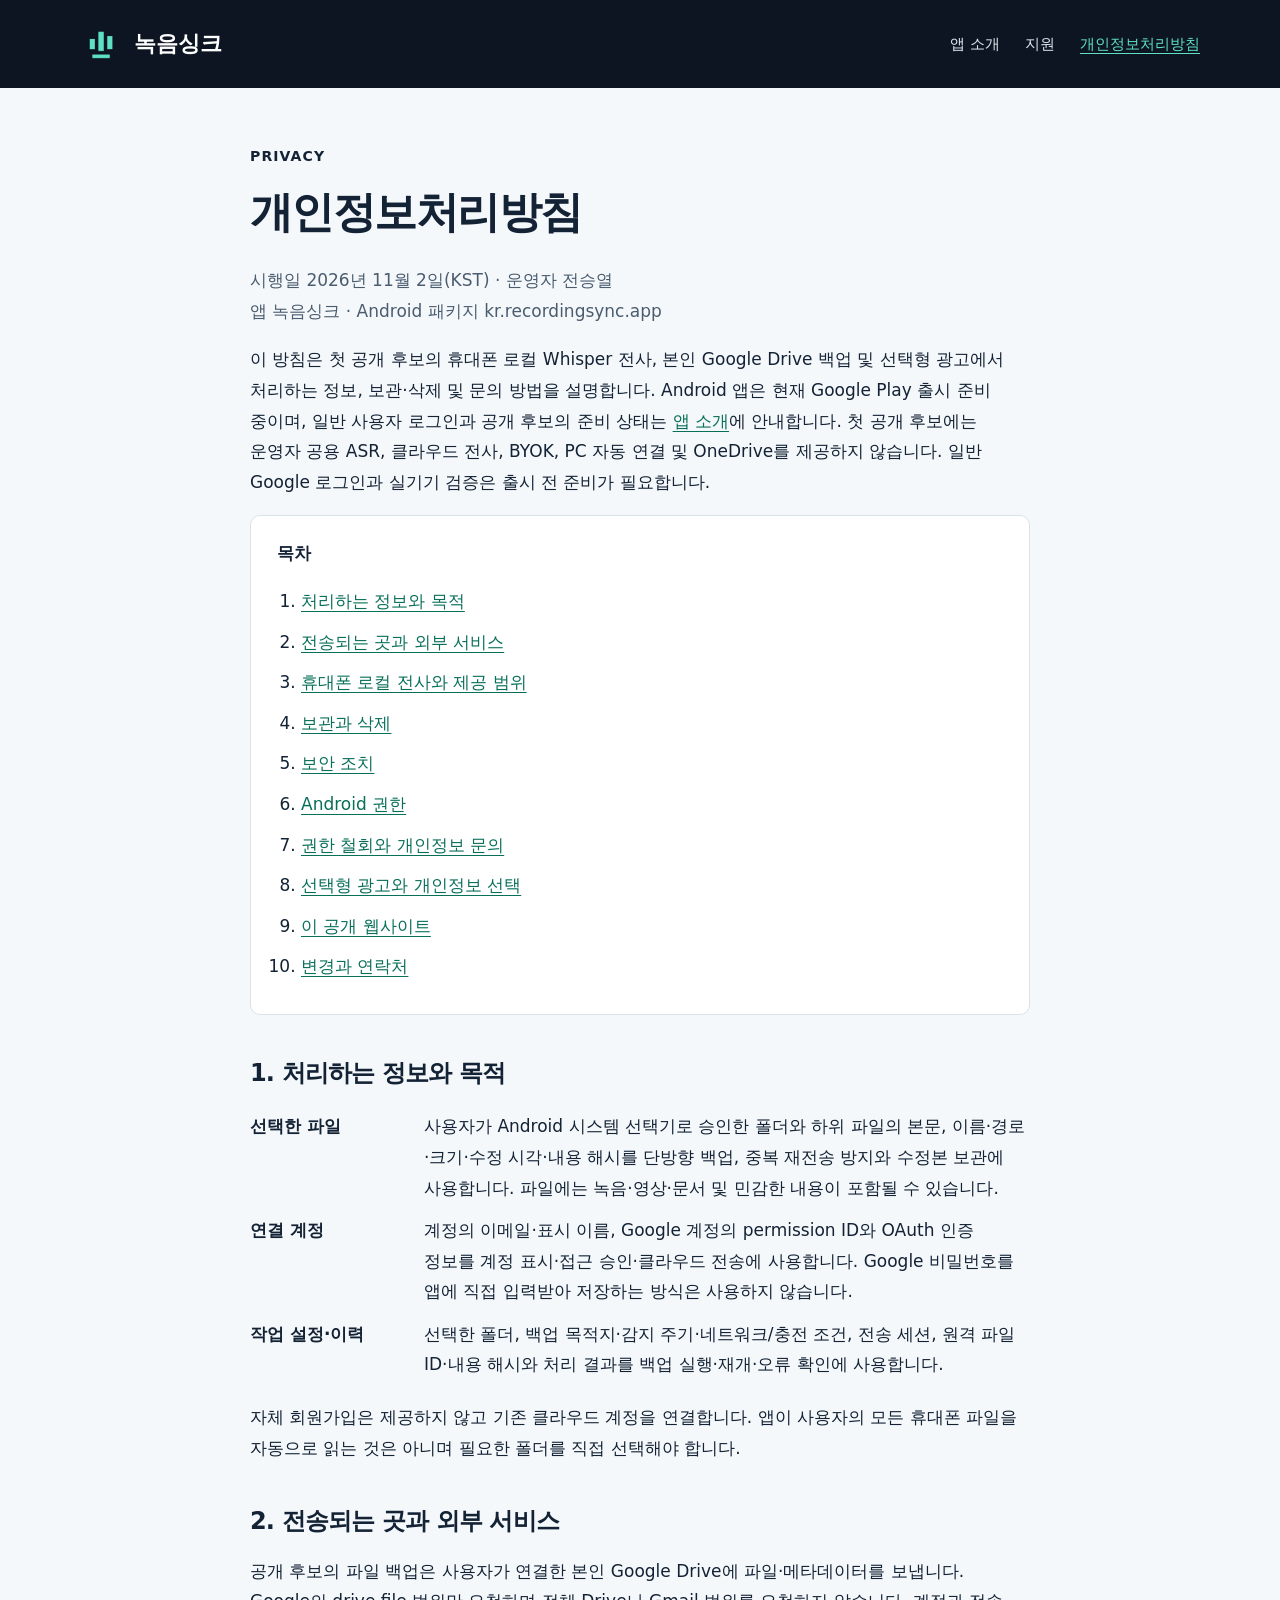
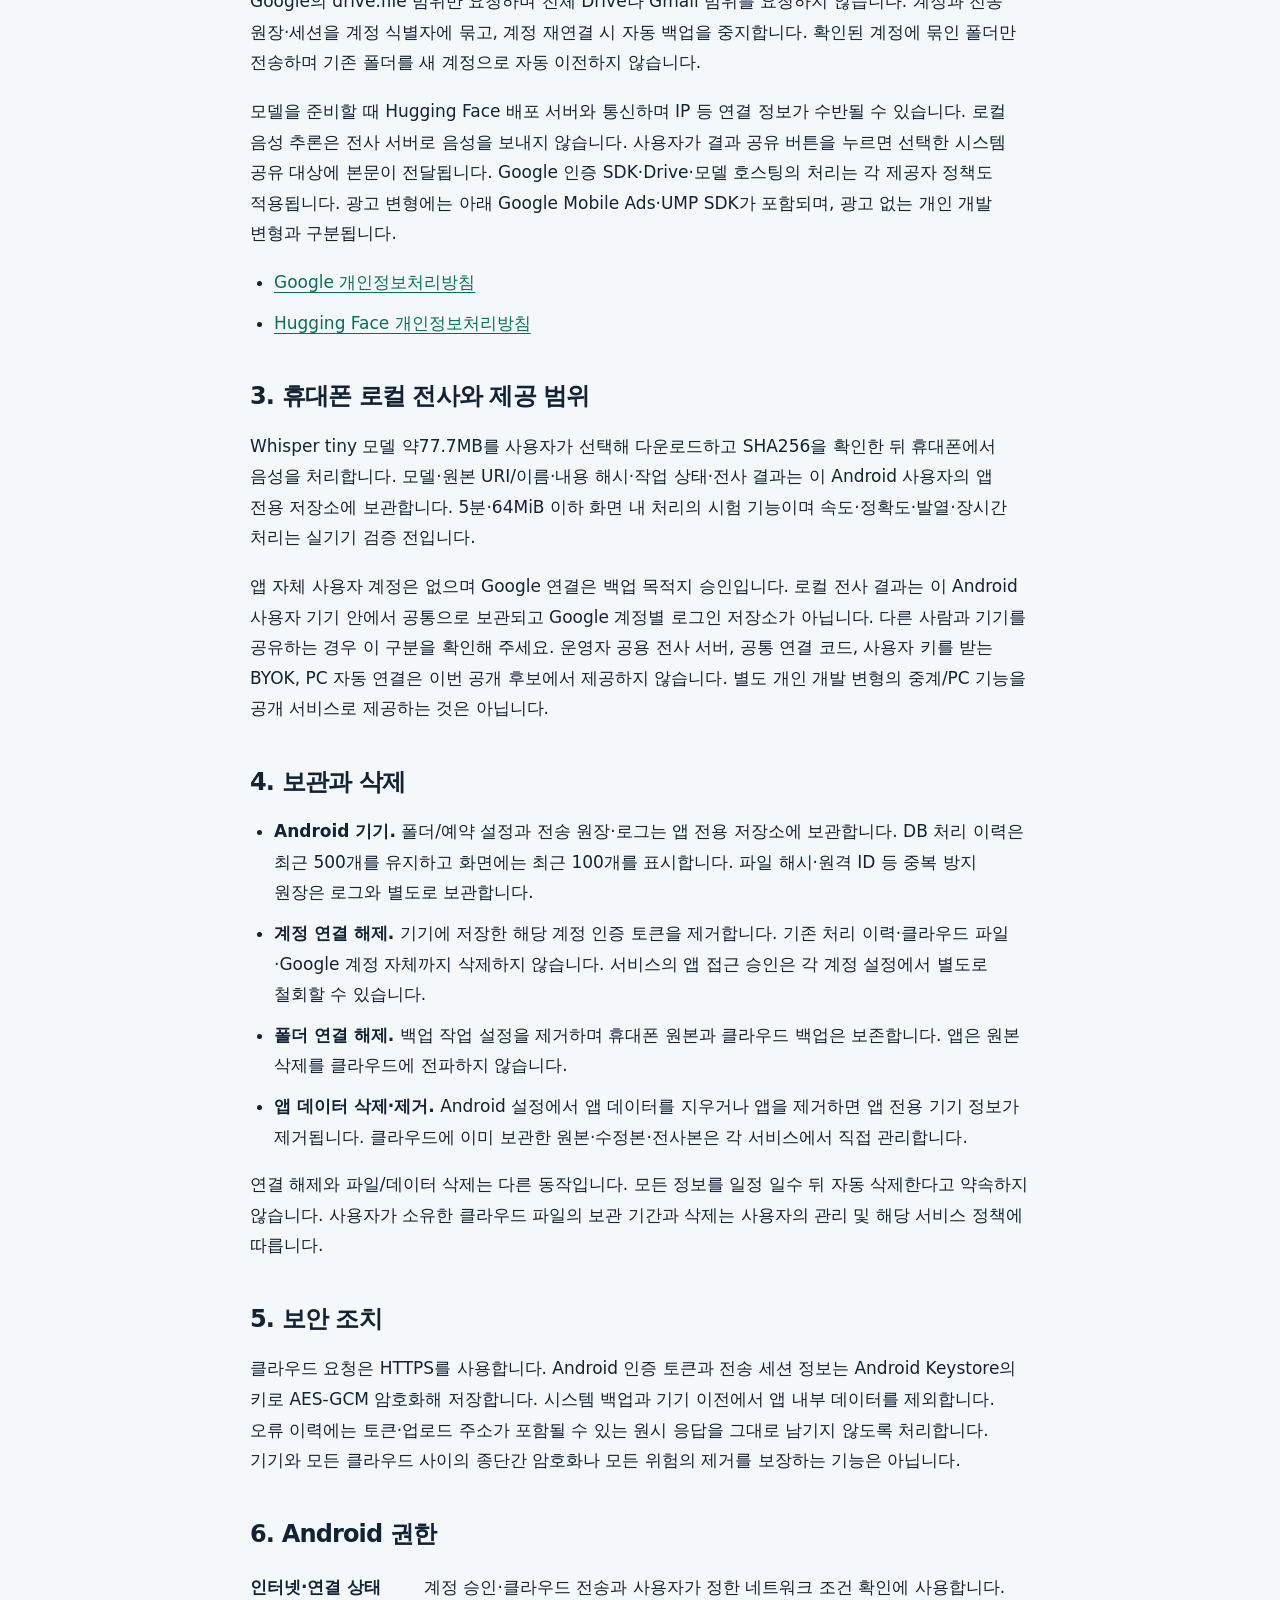
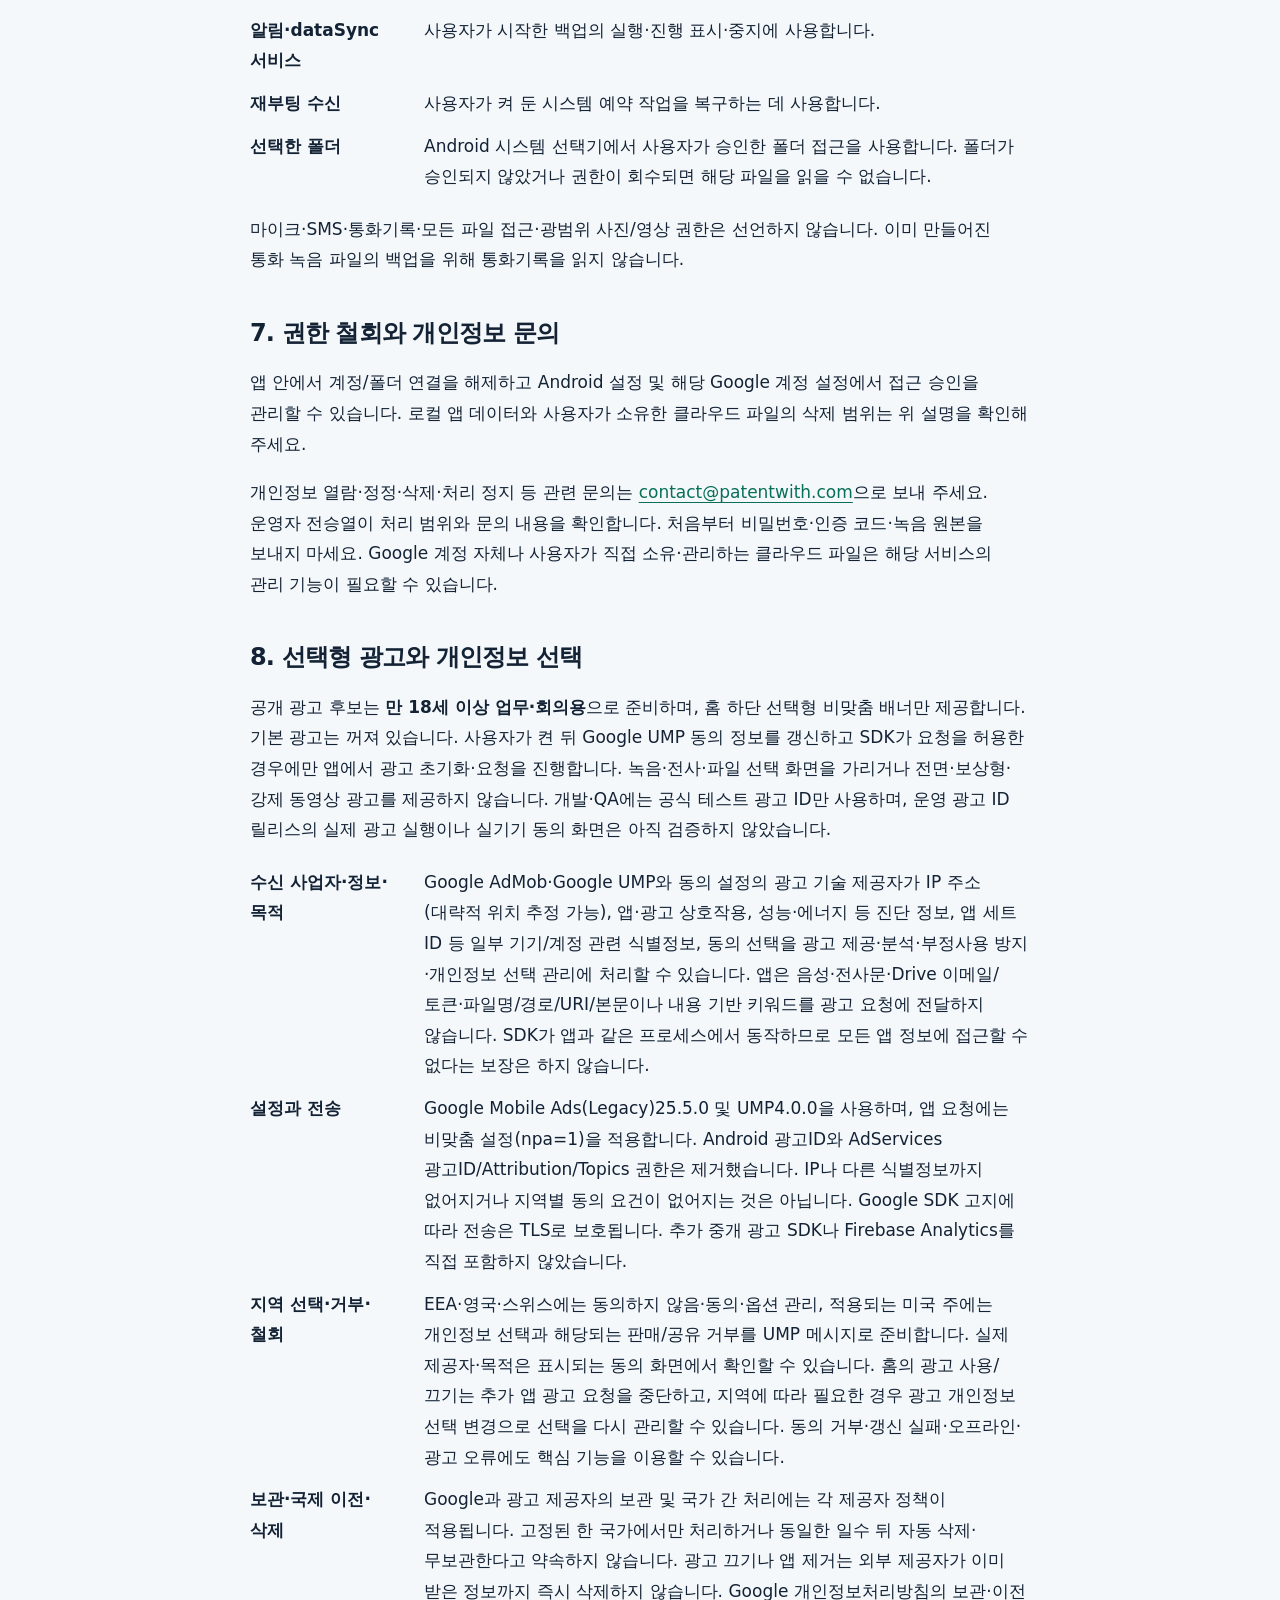
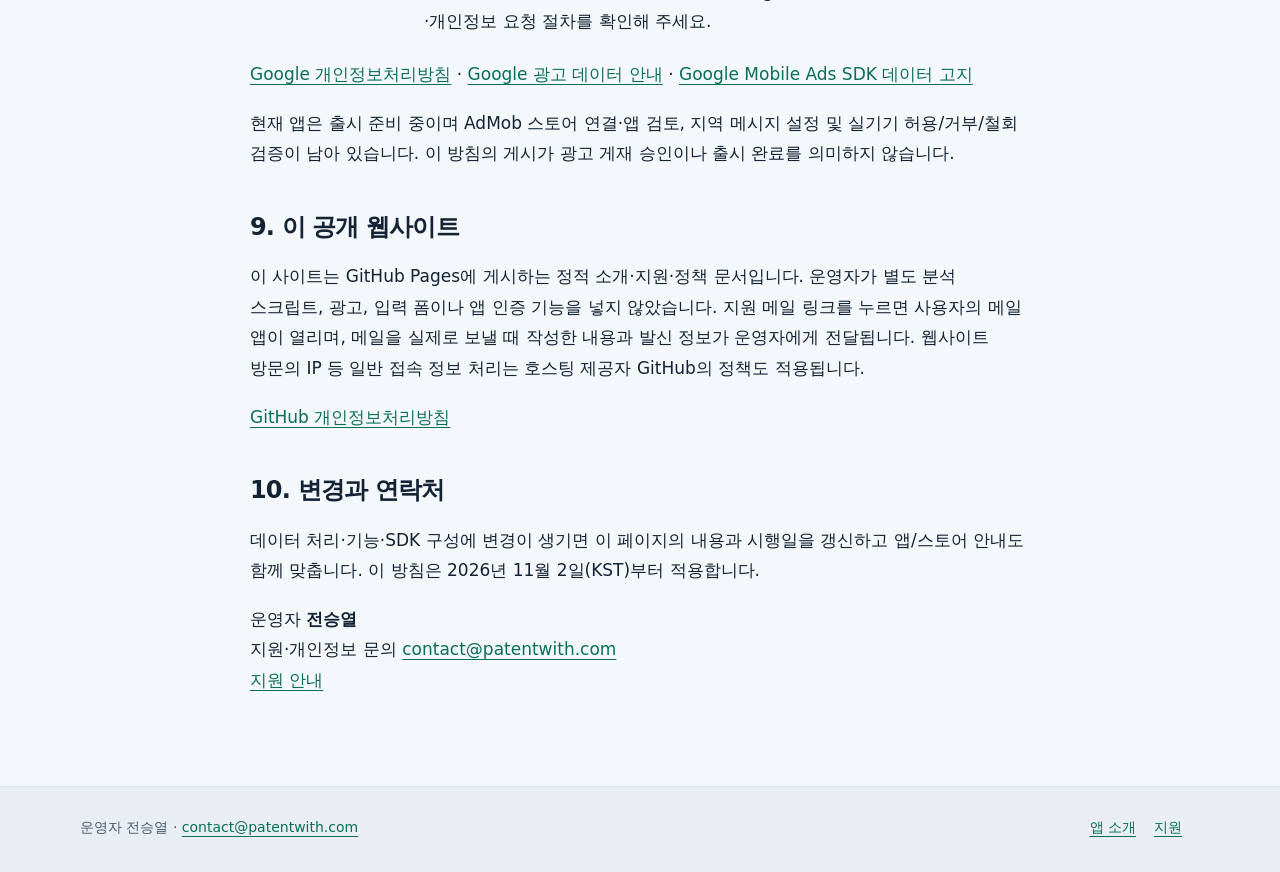
==== commit 9ea8a297: "Disclose approved optional banner ads and privacy choices" ====
--- a/privacy/index.html
+++ b/privacy/index.html
@@ -2,15 +2,16 @@
 <!-- 승인된 운영자 정보와 실제 앱 동작을 바탕으로 개인정보처리방침을 공개한다. -->
 <html lang="ko"><head><meta charset="utf-8"><meta name="viewport" content="width=device-width,initial-scale=1"><meta name="description" content="녹음싱크의 파일 백업, Google 계정 연결, 휴대폰 로컬 전사, 보관·삭제와 권한에 관한 개인정보처리방침."><title>개인정보처리방침 — 녹음싱크</title><link rel="canonical" href="https://delightflow.github.io/recording-sync/privacy/"><link rel="icon" href="../assets/icon.png"><link rel="stylesheet" href="../assets/styles.css"></head>
 <body><a class="skip" href="#content">본문으로 건너뛰기</a><header><div class="wrap"><a class="brand" href="../"><img src="../assets/icon.png" alt="" width="42" height="42">녹음싱크</a><nav aria-label="주 메뉴"><a href="../">앱 소개</a><a href="../support/">지원</a><a href="./" aria-current="page">개인정보처리방침</a></nav></div></header>
-<main id="content" class="wrap"><article class="reading"><div class="eyebrow">PRIVACY</div><h1>개인정보처리방침</h1><p class="meta">시행일 2026년 11월 2일(KST) · 운영자 전승열<br>앱 녹음싱크 · Android 패키지 kr.recordingsync.app</p><p>이 방침은 첫 공개 후보의 휴대폰 로컬 Whisper 전사와 본인 Google Drive 백업에서 처리하는 정보, 보관·삭제 및 문의 방법을 설명합니다. Android 앱은 현재 Google Play 출시 준비 중이며, 일반 사용자 로그인과 공개 후보의 준비 상태는 <a href="../">앱 소개</a>에 안내합니다. 첫 공개 후보에는 운영자 공용 ASR, 클라우드 전사, BYOK, PC 자동 연결 및 OneDrive를 제공하지 않습니다. 일반 Google 로그인과 실기기 검증은 출시 전 준비가 필요합니다.</p>
-<nav class="toc" aria-label="방침 목차"><strong>목차</strong><ol><li><a href="#data">처리하는 정보와 목적</a></li><li><a href="#transfers">전송되는 곳과 외부 서비스</a></li><li><a href="#pc">휴대폰 로컬 전사와 제공 범위</a></li><li><a href="#retention">보관과 삭제</a></li><li><a href="#security">보안 조치</a></li><li><a href="#permissions">Android 권한</a></li><li><a href="#requests">권한 철회와 개인정보 문의</a></li><li><a href="#website">이 공개 웹사이트</a></li><li><a href="#changes">변경과 연락처</a></li></ol></nav>
+<main id="content" class="wrap"><article class="reading"><div class="eyebrow">PRIVACY</div><h1>개인정보처리방침</h1><p class="meta">시행일 2026년 11월 2일(KST) · 운영자 전승열<br>앱 녹음싱크 · Android 패키지 kr.recordingsync.app</p><p>이 방침은 첫 공개 후보의 휴대폰 로컬 Whisper 전사, 본인 Google Drive 백업 및 선택형 광고에서 처리하는 정보, 보관·삭제 및 문의 방법을 설명합니다. Android 앱은 현재 Google Play 출시 준비 중이며, 일반 사용자 로그인과 공개 후보의 준비 상태는 <a href="../">앱 소개</a>에 안내합니다. 첫 공개 후보에는 운영자 공용 ASR, 클라우드 전사, BYOK, PC 자동 연결 및 OneDrive를 제공하지 않습니다. 일반 Google 로그인과 실기기 검증은 출시 전 준비가 필요합니다.</p>
+<nav class="toc" aria-label="방침 목차"><strong>목차</strong><ol><li><a href="#data">처리하는 정보와 목적</a></li><li><a href="#transfers">전송되는 곳과 외부 서비스</a></li><li><a href="#pc">휴대폰 로컬 전사와 제공 범위</a></li><li><a href="#retention">보관과 삭제</a></li><li><a href="#security">보안 조치</a></li><li><a href="#permissions">Android 권한</a></li><li><a href="#requests">권한 철회와 개인정보 문의</a></li><li><a href="#ads">선택형 광고와 개인정보 선택</a></li><li><a href="#website">이 공개 웹사이트</a></li><li><a href="#changes">변경과 연락처</a></li></ol></nav>
 <section id="data"><h2>1. 처리하는 정보와 목적</h2><dl><dt>선택한 파일</dt><dd>사용자가 Android 시스템 선택기로 승인한 폴더와 하위 파일의 본문, 이름·경로·크기·수정 시각·내용 해시를 단방향 백업, 중복 재전송 방지와 수정본 보관에 사용합니다. 파일에는 녹음·영상·문서 및 민감한 내용이 포함될 수 있습니다.</dd><dt>연결 계정</dt><dd>계정의 이메일·표시 이름, Google 계정의 permission ID와 OAuth 인증 정보를 계정 표시·접근 승인·클라우드 전송에 사용합니다. Google 비밀번호를 앱에 직접 입력받아 저장하는 방식은 사용하지 않습니다.</dd><dt>작업 설정·이력</dt><dd>선택한 폴더, 백업 목적지·감지 주기·네트워크/충전 조건, 전송 세션, 원격 파일 ID·내용 해시와 처리 결과를 백업 실행·재개·오류 확인에 사용합니다.</dd></dl><p>자체 회원가입은 제공하지 않고 기존 클라우드 계정을 연결합니다. 앱이 사용자의 모든 휴대폰 파일을 자동으로 읽는 것은 아니며 필요한 폴더를 직접 선택해야 합니다.</p></section>
-<section id="transfers"><h2>2. 전송되는 곳과 외부 서비스</h2><p>공개 후보의 파일 백업은 사용자가 연결한 본인 Google Drive에 파일·메타데이터를 보냅니다. Google의 drive.file 범위만 요청하며 전체 Drive나 Gmail 범위를 요청하지 않습니다. 계정과 전송 원장·세션을 계정 식별자에 묶고, 계정 재연결 시 자동 백업을 중지합니다. 확인된 계정에 묶인 폴더만 전송하며 기존 폴더를 새 계정으로 자동 이전하지 않습니다.</p><p>모델을 준비할 때 Hugging Face 배포 서버와 통신하며 IP 등 연결 정보가 수반될 수 있습니다. 로컬 음성 추론은 전사 서버로 음성을 보내지 않습니다. 사용자가 결과 공유 버튼을 누르면 선택한 시스템 공유 대상에 본문이 전달됩니다. Google 인증 SDK·Drive·모델 호스팅의 처리는 각 제공자 정책도 적용됩니다. 광고·분석·결제 SDK를 직접 추가하지 않았다는 이유로 모든 외부 SDK 처리가 없음을 보장하지 않습니다.</p><ul><li><a href="https://policies.google.com/privacy">Google 개인정보처리방침</a></li><li><a href="https://huggingface.co/privacy">Hugging Face 개인정보처리방침</a></li></ul></section>
+<section id="transfers"><h2>2. 전송되는 곳과 외부 서비스</h2><p>공개 후보의 파일 백업은 사용자가 연결한 본인 Google Drive에 파일·메타데이터를 보냅니다. Google의 drive.file 범위만 요청하며 전체 Drive나 Gmail 범위를 요청하지 않습니다. 계정과 전송 원장·세션을 계정 식별자에 묶고, 계정 재연결 시 자동 백업을 중지합니다. 확인된 계정에 묶인 폴더만 전송하며 기존 폴더를 새 계정으로 자동 이전하지 않습니다.</p><p>모델을 준비할 때 Hugging Face 배포 서버와 통신하며 IP 등 연결 정보가 수반될 수 있습니다. 로컬 음성 추론은 전사 서버로 음성을 보내지 않습니다. 사용자가 결과 공유 버튼을 누르면 선택한 시스템 공유 대상에 본문이 전달됩니다. Google 인증 SDK·Drive·모델 호스팅의 처리는 각 제공자 정책도 적용됩니다. 광고 변형에는 아래 Google Mobile Ads·UMP SDK가 포함되며, 광고 없는 개인 개발 변형과 구분됩니다.</p><ul><li><a href="https://policies.google.com/privacy">Google 개인정보처리방침</a></li><li><a href="https://huggingface.co/privacy">Hugging Face 개인정보처리방침</a></li></ul></section>
 <section id="pc"><h2>3. 휴대폰 로컬 전사와 제공 범위</h2><p>Whisper tiny 모델 약77.7MB를 사용자가 선택해 다운로드하고 SHA256을 확인한 뒤 휴대폰에서 음성을 처리합니다. 모델·원본 URI/이름·내용 해시·작업 상태·전사 결과는 이 Android 사용자의 앱 전용 저장소에 보관합니다. 5분·64MiB 이하 화면 내 처리의 시험 기능이며 속도·정확도·발열·장시간 처리는 실기기 검증 전입니다.</p><p>앱 자체 사용자 계정은 없으며 Google 연결은 백업 목적지 승인입니다. 로컬 전사 결과는 이 Android 사용자 기기 안에서 공통으로 보관되고 Google 계정별 로그인 저장소가 아닙니다. 다른 사람과 기기를 공유하는 경우 이 구분을 확인해 주세요. 운영자 공용 전사 서버, 공통 연결 코드, 사용자 키를 받는 BYOK, PC 자동 연결은 이번 공개 후보에서 제공하지 않습니다. 별도 개인 개발 변형의 중계/PC 기능을 공개 서비스로 제공하는 것은 아닙니다.</p></section>
 <section id="retention"><h2>4. 보관과 삭제</h2><ul><li><strong>Android 기기.</strong> 폴더/예약 설정과 전송 원장·로그는 앱 전용 저장소에 보관합니다. DB 처리 이력은 최근 500개를 유지하고 화면에는 최근 100개를 표시합니다. 파일 해시·원격 ID 등 중복 방지 원장은 로그와 별도로 보관합니다.</li><li><strong>계정 연결 해제.</strong> 기기에 저장한 해당 계정 인증 토큰을 제거합니다. 기존 처리 이력·클라우드 파일·Google 계정 자체까지 삭제하지 않습니다. 서비스의 앱 접근 승인은 각 계정 설정에서 별도로 철회할 수 있습니다.</li><li><strong>폴더 연결 해제.</strong> 백업 작업 설정을 제거하며 휴대폰 원본과 클라우드 백업은 보존합니다. 앱은 원본 삭제를 클라우드에 전파하지 않습니다.</li><li><strong>앱 데이터 삭제·제거.</strong> Android 설정에서 앱 데이터를 지우거나 앱을 제거하면 앱 전용 기기 정보가 제거됩니다. 클라우드에 이미 보관한 원본·수정본·전사본은 각 서비스에서 직접 관리합니다.</li></ul><p>연결 해제와 파일/데이터 삭제는 다른 동작입니다. 모든 정보를 일정 일수 뒤 자동 삭제한다고 약속하지 않습니다. 사용자가 소유한 클라우드 파일의 보관 기간과 삭제는 사용자의 관리 및 해당 서비스 정책에 따릅니다.</p></section>
 <section id="security"><h2>5. 보안 조치</h2><p>클라우드 요청은 HTTPS를 사용합니다. Android 인증 토큰과 전송 세션 정보는 Android Keystore의 키로 AES-GCM 암호화해 저장합니다. 시스템 백업과 기기 이전에서 앱 내부 데이터를 제외합니다. 오류 이력에는 토큰·업로드 주소가 포함될 수 있는 원시 응답을 그대로 남기지 않도록 처리합니다. 기기와 모든 클라우드 사이의 종단간 암호화나 모든 위험의 제거를 보장하는 기능은 아닙니다.</p></section>
 <section id="permissions"><h2>6. Android 권한</h2><dl><dt>인터넷·연결 상태</dt><dd>계정 승인·클라우드 전송과 사용자가 정한 네트워크 조건 확인에 사용합니다.</dd><dt>알림·dataSync 서비스</dt><dd>사용자가 시작한 백업의 실행·진행 표시·중지에 사용합니다.</dd><dt>재부팅 수신</dt><dd>사용자가 켜 둔 시스템 예약 작업을 복구하는 데 사용합니다.</dd><dt>선택한 폴더</dt><dd>Android 시스템 선택기에서 사용자가 승인한 폴더 접근을 사용합니다. 폴더가 승인되지 않았거나 권한이 회수되면 해당 파일을 읽을 수 없습니다.</dd></dl><p>마이크·SMS·통화기록·모든 파일 접근·광범위 사진/영상 권한은 선언하지 않습니다. 이미 만들어진 통화 녹음 파일의 백업을 위해 통화기록을 읽지 않습니다.</p></section>
 <section id="requests"><h2>7. 권한 철회와 개인정보 문의</h2><p>앱 안에서 계정/폴더 연결을 해제하고 Android 설정 및 해당 Google 계정 설정에서 접근 승인을 관리할 수 있습니다. 로컬 앱 데이터와 사용자가 소유한 클라우드 파일의 삭제 범위는 위 설명을 확인해 주세요.</p><p>개인정보 열람·정정·삭제·처리 정지 등 관련 문의는 <a href="mailto:contact@patentwith.com">contact@patentwith.com</a>으로 보내 주세요. 운영자 전승열이 처리 범위와 문의 내용을 확인합니다. 처음부터 비밀번호·인증 코드·녹음 원본을 보내지 마세요. Google 계정 자체나 사용자가 직접 소유·관리하는 클라우드 파일은 해당 서비스의 관리 기능이 필요할 수 있습니다.</p></section>
-<section id="website"><h2>8. 이 공개 웹사이트</h2><p>이 사이트는 GitHub Pages에 게시하는 정적 소개·지원·정책 문서입니다. 운영자가 별도 분석 스크립트, 광고, 입력 폼이나 앱 인증 기능을 넣지 않았습니다. 지원 메일 링크를 누르면 사용자의 메일 앱이 열리며, 메일을 실제로 보낼 때 작성한 내용과 발신 정보가 운영자에게 전달됩니다. 웹사이트 방문의 IP 등 일반 접속 정보 처리는 호스팅 제공자 GitHub의 정책도 적용됩니다.</p><p><a href="https://docs.github.com/en/site-policy/privacy-policies/github-general-privacy-statement">GitHub 개인정보처리방침</a></p></section>
-<section id="changes"><h2>9. 변경과 연락처</h2><p>데이터 처리·기능·SDK 구성에 변경이 생기면 이 페이지의 내용과 시행일을 갱신하고 앱/스토어 안내도 함께 맞춥니다. 이 방침은 2026년 11월 2일(KST)부터 적용합니다.</p><p>운영자 <strong>전승열</strong><br>지원·개인정보 문의 <a href="mailto:contact@patentwith.com">contact@patentwith.com</a><br><a href="../support/">지원 안내</a></p></section></article></main>
+<section id="ads"><h2>8. 선택형 광고와 개인정보 선택</h2><p>공개 광고 후보는 <strong>만 18세 이상 업무·회의용</strong>으로 준비하며, 홈 하단 선택형 비맞춤 배너만 제공합니다. 기본 광고는 꺼져 있습니다. 사용자가 켠 뒤 Google UMP 동의 정보를 갱신하고 SDK가 요청을 허용한 경우에만 앱에서 광고 초기화·요청을 진행합니다. 녹음·전사·파일 선택 화면을 가리거나 전면·보상형·강제 동영상 광고를 제공하지 않습니다. 개발·QA에는 공식 테스트 광고 ID만 사용하며, 운영 광고 ID 릴리스의 실제 광고 실행이나 실기기 동의 화면은 아직 검증하지 않았습니다.</p><dl><dt>수신 사업자·정보·목적</dt><dd>Google AdMob·Google UMP와 동의 설정의 광고 기술 제공자가 IP 주소(대략적 위치 추정 가능), 앱·광고 상호작용, 성능·에너지 등 진단 정보, 앱 세트 ID 등 일부 기기/계정 관련 식별정보, 동의 선택을 광고 제공·분석·부정사용 방지·개인정보 선택 관리에 처리할 수 있습니다. 앱은 음성·전사문·Drive 이메일/토큰·파일명/경로/URI/본문이나 내용 기반 키워드를 광고 요청에 전달하지 않습니다. SDK가 앱과 같은 프로세스에서 동작하므로 모든 앱 정보에 접근할 수 없다는 보장은 하지 않습니다.</dd><dt>설정과 전송</dt><dd>Google Mobile Ads(Legacy)25.5.0 및 UMP4.0.0을 사용하며, 앱 요청에는 비맞춤 설정(npa=1)을 적용합니다. Android 광고ID와 AdServices 광고ID/Attribution/Topics 권한은 제거했습니다. IP나 다른 식별정보까지 없어지거나 지역별 동의 요건이 없어지는 것은 아닙니다. Google SDK 고지에 따라 전송은 TLS로 보호됩니다. 추가 중개 광고 SDK나 Firebase Analytics를 직접 포함하지 않았습니다.</dd><dt>지역 선택·거부·철회</dt><dd>EEA·영국·스위스에는 동의하지 않음·동의·옵션 관리, 적용되는 미국 주에는 개인정보 선택과 해당되는 판매/공유 거부를 UMP 메시지로 준비합니다. 실제 제공자·목적은 표시되는 동의 화면에서 확인할 수 있습니다. 홈의 광고 사용/끄기는 추가 앱 광고 요청을 중단하고, 지역에 따라 필요한 경우 광고 개인정보 선택 변경으로 선택을 다시 관리할 수 있습니다. 동의 거부·갱신 실패·오프라인·광고 오류에도 핵심 기능을 이용할 수 있습니다.</dd><dt>보관·국제 이전·삭제</dt><dd>Google과 광고 제공자의 보관 및 국가 간 처리에는 각 제공자 정책이 적용됩니다. 고정된 한 국가에서만 처리하거나 동일한 일수 뒤 자동 삭제·무보관한다고 약속하지 않습니다. 광고 끄기나 앱 제거는 외부 제공자가 이미 받은 정보까지 즉시 삭제하지 않습니다. Google 개인정보처리방침의 보관·이전·개인정보 요청 절차를 확인해 주세요.</dd></dl><p><a href="https://policies.google.com/privacy">Google 개인정보처리방침</a> · <a href="https://policies.google.com/technologies/ads">Google 광고 데이터 안내</a> · <a href="https://developers.google.com/admob/android/privacy/play-data-disclosure">Google Mobile Ads SDK 데이터 고지</a></p><p>현재 앱은 출시 준비 중이며 AdMob 스토어 연결·앱 검토, 지역 메시지 설정 및 실기기 허용/거부/철회 검증이 남아 있습니다. 이 방침의 게시가 광고 게재 승인이나 출시 완료를 의미하지 않습니다.</p></section>
+<section id="website"><h2>9. 이 공개 웹사이트</h2><p>이 사이트는 GitHub Pages에 게시하는 정적 소개·지원·정책 문서입니다. 운영자가 별도 분석 스크립트, 광고, 입력 폼이나 앱 인증 기능을 넣지 않았습니다. 지원 메일 링크를 누르면 사용자의 메일 앱이 열리며, 메일을 실제로 보낼 때 작성한 내용과 발신 정보가 운영자에게 전달됩니다. 웹사이트 방문의 IP 등 일반 접속 정보 처리는 호스팅 제공자 GitHub의 정책도 적용됩니다.</p><p><a href="https://docs.github.com/en/site-policy/privacy-policies/github-general-privacy-statement">GitHub 개인정보처리방침</a></p></section>
+<section id="changes"><h2>10. 변경과 연락처</h2><p>데이터 처리·기능·SDK 구성에 변경이 생기면 이 페이지의 내용과 시행일을 갱신하고 앱/스토어 안내도 함께 맞춥니다. 이 방침은 2026년 11월 2일(KST)부터 적용합니다.</p><p>운영자 <strong>전승열</strong><br>지원·개인정보 문의 <a href="mailto:contact@patentwith.com">contact@patentwith.com</a><br><a href="../support/">지원 안내</a></p></section></article></main>
 <footer><div class="wrap"><p>운영자 전승열 · <a href="mailto:contact@patentwith.com">contact@patentwith.com</a></p><div><a href="../">앱 소개</a><a href="../support/">지원</a></div></div></footer></body></html>
